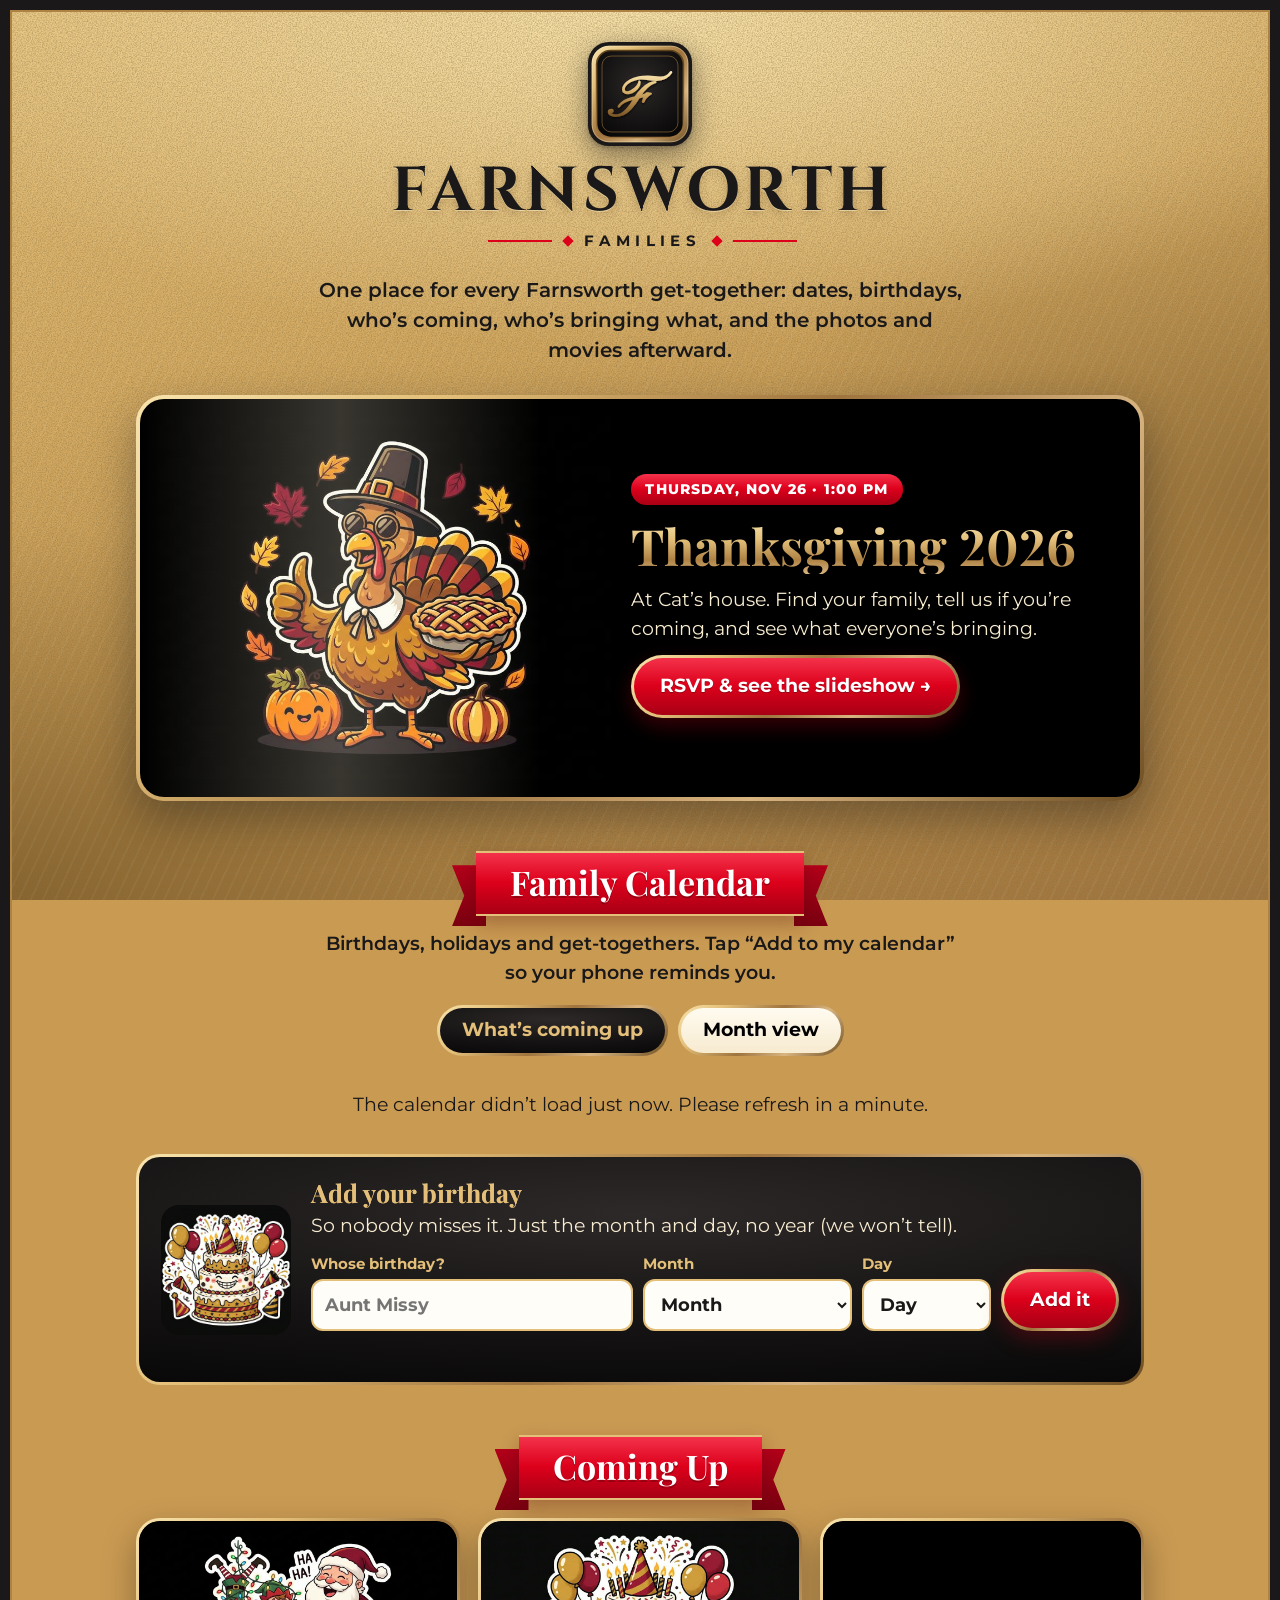
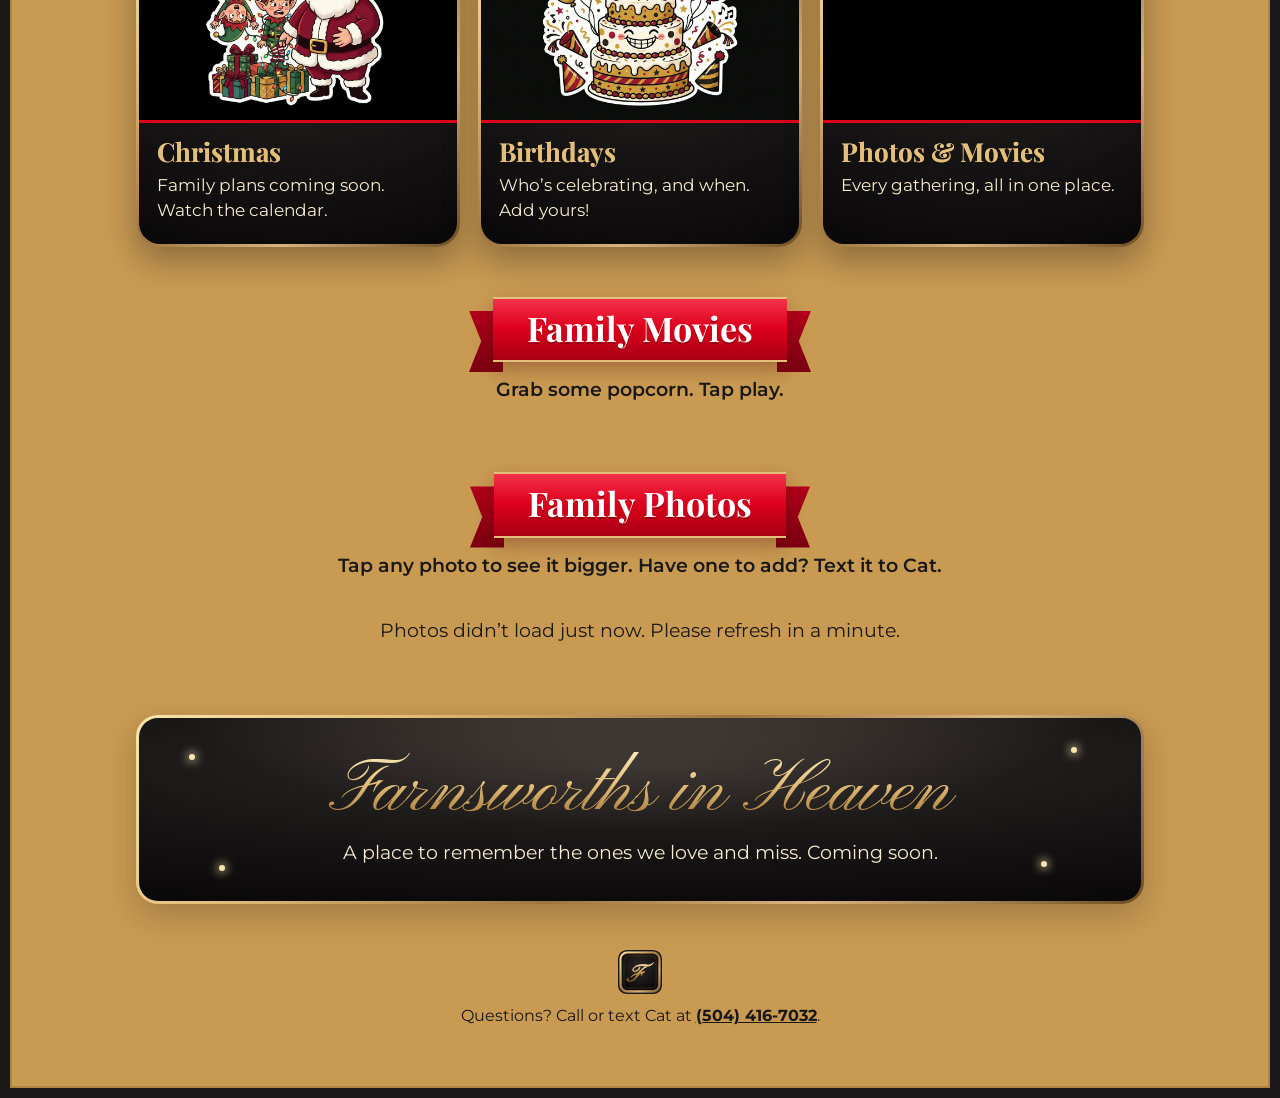
==== index.html @ 4274739a "Make browsers pick up the new styles right away Co-Authored-By: Claude Opus 5.5 <noreply@anthropic.c" ====
<!doctype html>
<html lang="en">
<head>
<meta charset="utf-8">
<meta name="viewport" content="width=device-width, initial-scale=1, viewport-fit=cover">
<meta name="robots" content="noindex, nofollow">
<title>The Farnsworth Families</title>
<link rel="icon" type="image/svg+xml" href="assets/badge.svg">
<link rel="apple-touch-icon" href="assets/apple-touch-icon.png">
<meta name="theme-color" content="#1A1818">
<link rel="preconnect" href="https://fonts.googleapis.com">
<link rel="preconnect" href="https://fonts.gstatic.com" crossorigin>
<link href="https://fonts.googleapis.com/css2?family=Cinzel:wght@700&family=Montserrat:wght@400;600;700;800&family=Pinyon+Script&family=Playfair+Display:wght@700;900&display=swap" rel="stylesheet">
<link rel="stylesheet" href="assets/site.css?v=4">
<style>
  .lede { text-align: center; max-width: 660px; margin: 0 auto 30px; font-size: 20px; font-weight: 600; }

  /* Featured event */
  .feature { display: grid; grid-template-columns: minmax(0, 1fr) minmax(0, 1.1fr); gap: 10px; align-items: center; text-decoration: none; color: var(--pale);
    background: linear-gradient(#000, #000) padding-box, var(--metal) border-box; border: 4px solid transparent; border-radius: 28px; box-shadow: 0 18px 44px rgba(26,24,24,.4); }
  .feature .art { padding: 18px 0 18px 18px; position: relative; }
  .feature .art img { width: 100%; aspect-ratio: 1.25; object-fit: cover; object-position: 50% 45%; position: relative; }
  .feature .art::before { content: ''; position: absolute; inset: 10% 8%; background: radial-gradient(circle, rgba(227,191,121,.28), transparent 65%); }
  .feature .txt { padding: 26px 30px 30px 10px; display: grid; gap: 12px; }
  .feature .date { justify-self: start; font-weight: 800; letter-spacing: .08em; text-transform: uppercase; font-size: 14px; color: #fff; background: var(--redgrad); border-radius: 999px; padding: 5px 14px; }
  .feature h2 { font-size: clamp(34px, 5.4vw, 50px); }
  .feature p { margin: 0; font-size: 19px; }
  .feature .btn { justify-self: start; }

  /* Calendar */
  .tabs { display: flex; gap: 10px; justify-content: center; flex-wrap: wrap; margin-bottom: 16px; }
  .tabs button { min-height: 50px; padding: 8px 22px; border-radius: 999px; border: 3px solid transparent; background: var(--paper) padding-box, var(--metal) border-box; font-weight: 700; cursor: pointer; }
  .tabs button[aria-pressed="true"] { background: var(--well) padding-box, var(--metal) border-box; color: var(--gold); }
  .upcoming { display: grid; gap: 12px; }
  .ev { display: grid; grid-template-columns: 82px minmax(0, 1fr); gap: 18px; align-items: center; padding: 14px 18px; }
  .tear { border-radius: 12px; overflow: hidden; text-align: center; background: var(--metal) ; padding: 2px; box-shadow: 0 4px 10px rgba(26,24,24,.25); }
  .tear .mo { background: var(--redgrad); color: #fff; font-size: 13px; font-weight: 800; letter-spacing: .14em; padding: 3px 0; border-radius: 10px 10px 0 0; }
  .tear .dd { background: var(--cream); font-family: var(--serif); font-weight: 900; font-size: 34px; line-height: 1.15; padding: 2px 0 4px; border-radius: 0 0 10px 10px; font-variant-numeric: lining-nums; }
  .ev h3 { font-size: 23px; }
  .ev .meta { margin: 4px 0 0; font-size: 16px; }
  .ev .links { display: flex; flex-wrap: wrap; gap: 6px 16px; margin-top: 6px; font-size: 16px; font-weight: 700; }
  .ev .links a { color: var(--red-deep); }
  .chip { display: inline-block; font-family: var(--sans); font-size: 12px; font-weight: 800; letter-spacing: .08em; text-transform: uppercase; border-radius: 999px; padding: 3px 10px; background: var(--well); color: var(--gold); margin-left: 8px; vertical-align: middle; }
  .chip.Birthday { background: var(--redgrad); color: #fff; }
  .chip.Holiday { background: var(--metal-soft); color: var(--black); }

  .month .head { display: flex; align-items: center; justify-content: space-between; gap: 10px; margin-bottom: 10px; }
  .month .head h3 { font-size: 26px; text-align: center; flex: 1; }
  .month .head button { width: 52px; height: 52px; border-radius: 50%; border: 3px solid transparent; background: var(--well) padding-box, var(--metal) border-box; color: var(--gold); font-size: 24px; font-weight: 800; cursor: pointer; }
  .grid7 { display: grid; grid-template-columns: repeat(7, minmax(0, 1fr)); gap: 4px; }
  .grid7 .dow { text-align: center; font-size: 13px; font-weight: 800; letter-spacing: .08em; padding: 4px 0; color: #fff; background: var(--redgrad); border-radius: 8px; }
  .grid7 .cell { min-height: 74px; background: var(--cream); border: 1px solid rgba(159,116,62,.35); border-radius: 10px; padding: 4px 5px; font-size: 13px; overflow: hidden; }
  .grid7 .cell.blank { background: transparent; border: 0; }
  .grid7 .cell.today { outline: 3px solid var(--red); }
  .grid7 .n { font-weight: 800; font-size: 14px; }
  .grid7 .it { display: block; margin-top: 2px; background: var(--well); color: var(--gold); border-radius: 6px; padding: 1px 4px; font-size: 12px; line-height: 1.25; font-weight: 700; }
  .grid7 .it.Birthday { background: var(--redgrad); color: #fff; }

  .bday { margin-top: 16px; border-radius: 24px; padding: 22px; display: grid; grid-template-columns: 130px minmax(0, 1fr); gap: 20px; align-items: center; }
  .bday img { width: 130px; height: 130px; object-fit: cover; border-radius: 18px; }
  .bday form { display: grid; grid-template-columns: minmax(0, 2fr) minmax(0, 1.3fr) minmax(0, .8fr) auto; gap: 10px; margin-top: 12px; align-items: end; }
  .bday label { display: grid; gap: 4px; font-size: 15px; font-weight: 700; color: var(--gold); }
  .bday input, .bday select { font: inherit; font-size: 18px; min-height: 52px; padding: 8px 12px; border-radius: 12px; border: 2px solid var(--gold); background: var(--cream); color: var(--ink); width: 100%; }
  .bday .btn { min-height: 52px; }
  .bday .msg { margin: 10px 0 0; font-weight: 700; color: var(--gold); min-height: 1em; }

  /* Coming up */
  .soon { display: grid; grid-template-columns: repeat(auto-fit, minmax(260px, 1fr)); gap: 18px; }
  .tile { display: flex; flex-direction: column; color: var(--pale); border-radius: 24px; overflow: hidden; text-decoration: none; box-shadow: 0 14px 32px rgba(26,24,24,.35); transition: transform .15s ease; }
  .tile:hover { transform: translateY(-3px); }
  .tile .pic { aspect-ratio: 16 / 10; overflow: hidden; display: grid; place-items: center; background: #000; border-radius: 20px 20px 0 0; }
  .tile .pic img { width: 100%; height: 100%; object-fit: cover; }
  .tile .body { padding: 14px 18px 20px; flex: 1; border-top: 3px solid var(--red); }
  .tile h3 { font-size: 26px; }
  .tile p { margin: 6px 0 0; font-size: 17px; }
  .collage { display: grid; grid-template-columns: repeat(3, 1fr); grid-template-rows: repeat(2, 1fr); gap: 3px; width: 100%; height: 100%; }
  .collage img { width: 100%; height: 100%; object-fit: cover; }

  /* Photos */
  .photos { display: grid; grid-template-columns: repeat(4, minmax(0, 1fr)); gap: 12px; }
  .photos button { padding: 4px; border: 0; border-radius: 14px; background: var(--metal); cursor: zoom-in; aspect-ratio: 1; box-shadow: 0 8px 18px rgba(26,24,24,.3); }
  .photos button:first-child { grid-column: span 2; grid-row: span 2; }
  .photos img { width: 100%; height: 100%; object-fit: cover; border-radius: 10px; background: var(--black); transition: transform .25s ease; }
  .photos button:hover img { transform: scale(1.03); }
  dialog.lb { padding: 0; border: 0; background: transparent; max-width: min(96vw, 1200px); }
  dialog.lb::backdrop { background: rgba(10, 8, 8, .9); }
  .lb img { max-height: 80vh; width: auto; margin: 0 auto; border: 5px solid var(--gold); border-radius: 12px; }
  .lb .bar { display: flex; justify-content: center; gap: 12px; margin-top: 12px; flex-wrap: wrap; }

  /* Videos */
  .videos { display: grid; grid-template-columns: repeat(auto-fit, minmax(290px, 1fr)); gap: 18px; }
  .vid { border-radius: 24px; padding: 12px; }
  .vid .screen { position: relative; aspect-ratio: 16 / 9; border-radius: 14px; overflow: hidden; background: #000; }
  .vid .screen button { position: absolute; inset: 0; width: 100%; border: 0; padding: 0; cursor: pointer; background: #000 center / cover no-repeat; }
  .vid .play { position: absolute; left: 50%; top: 50%; width: 76px; height: 76px; margin: -38px 0 0 -38px; border-radius: 50%; background: var(--redgrad); border: 3px solid var(--gold); box-shadow: 0 8px 20px rgba(0,0,0,.5); display: grid; place-items: center; transition: transform .15s ease; }
  .vid .screen button:hover .play { transform: scale(1.08); }
  .vid .play::after { content: ''; margin-left: 6px; border-style: solid; border-width: 15px 0 15px 24px; border-color: transparent transparent transparent #fff; }
  .vid iframe { position: absolute; inset: 0; width: 100%; height: 100%; border: 0; }
  .vid h3 { font-size: 21px; margin: 12px 4px 2px; }
  .vid p { margin: 0 4px 4px; font-size: 15px; color: var(--gold-soft); }

  .heaven { text-align: center; margin-top: 50px; padding: 34px 22px; position: relative; overflow: hidden; }
  .heaven::before { content: ''; position: absolute; inset: -40% -10% auto; height: 120%; background: radial-gradient(ellipse at 50% 0%, rgba(248,228,174,.22), transparent 60%); pointer-events: none; }
  .heaven .script { font-size: clamp(48px, 8vw, 74px); line-height: 1.1; position: relative; }
  .heaven p { position: relative; }
  .twinkle { position: absolute; width: 6px; height: 6px; border-radius: 50%; background: var(--gold-hi); box-shadow: 0 0 10px 2px rgba(248,228,174,.7); animation: ff-twinkle 3s ease-in-out infinite; }

  @media (max-width: 720px) {
    .feature { grid-template-columns: 1fr; }
    .feature .art { padding: 14px 14px 0; }
    .feature .txt { padding: 14px 22px 24px; }
    .bday { grid-template-columns: 1fr; }
    .bday img { width: 100%; height: 170px; }
    .bday form { grid-template-columns: 1fr 1fr; }
    .bday form .name, .bday form .btn { grid-column: 1 / -1; }
    .grid7 .cell { min-height: 56px; font-size: 11px; padding: 3px; }
    .grid7 .it { font-size: 10px; padding: 0 2px; }
    .grid7 .dow { font-size: 10px; letter-spacing: 0; }
    .ev { grid-template-columns: 66px minmax(0, 1fr); gap: 12px; padding: 12px 14px; }
    .photos { grid-template-columns: repeat(2, minmax(0, 1fr)); gap: 8px; }
  }
</style>
</head>
<body>
<main class="wrap">
  <a class="brand" href="./" aria-label="Farnsworth Families home">
    <img src="assets/badge.svg" alt="" width="104" height="104">
    <span class="words"><span class="wm">FARNSWORTH</span><span class="tag"><span class="dia"></span>FAMILIES<span class="dia"></span></span></span>
  </a>

  <p class="lede">One place for every Farnsworth get-together: dates, birthdays, who’s coming, who’s bringing what, and the photos and movies afterward.</p>

  <a class="feature sheen" href="thanksgiving/">
    <div class="art"><img class="anim-bob" src="assets/art/tg.jpg" alt="A goofy cartoon turkey in a pilgrim hat giving a thumbs-up and holding a pie"></div>
    <div class="txt">
      <span class="date">Thursday, Nov 26 · 1:00 PM</span>
      <h2 class="goldtext">Thanksgiving 2026</h2>
      <p>At Cat’s house. Find your family, tell us if you’re coming, and see what everyone’s bringing.</p>
      <span class="btn red">RSVP &amp; see the slideshow →</span>
    </div>
  </a>

  <div class="ribbon" id="calendar"><h2>Family Calendar</h2></div>
  <p class="sub">Birthdays, holidays and get-togethers. Tap “Add to my calendar” so your phone reminds you.</p>
  <section>
    <div class="tabs" role="group" aria-label="Calendar view">
      <button type="button" data-v="list" aria-pressed="true">What’s coming up</button>
      <button type="button" data-v="month" aria-pressed="false">Month view</button>
    </div>
    <div id="cal-list" class="upcoming"><p class="center">Loading the calendar…</p></div>
    <div id="cal-month" class="month card" hidden></div>

    <div class="bday well" id="birthdays">
      <img class="anim-bounce" src="assets/art/bday.jpg" alt="A grinning cartoon birthday cake in a party hat">
      <div>
        <h3 class="goldtext">Add your birthday</h3>
        <p style="margin:4px 0 0">So nobody misses it. Just the month and day, no year (we won’t tell).</p>
        <form id="bform" novalidate>
          <label class="name">Whose birthday?<input id="bname" type="text" maxlength="60" autocomplete="name" placeholder="Aunt Missy"></label>
          <label>Month<select id="bmonth"><option value="">Month</option></select></label>
          <label>Day<select id="bday"><option value="">Day</option></select></label>
          <button class="btn red" type="submit" id="bsend">Add it</button>
        </form>
        <p class="msg" id="bmsg" role="status" aria-live="polite"></p>
      </div>
    </div>
  </section>

  <div class="ribbon"><h2>Coming Up</h2></div>
  <section class="soon">
    <a class="tile well" href="#calendar">
      <div class="pic"><img class="anim-wiggle" src="assets/art/xmas.jpg" alt="Santa laughing at two elves tangled in Christmas lights"></div>
      <div class="body"><h3 class="goldtext">Christmas</h3><p>Family plans coming soon. Watch the calendar.</p></div>
    </a>
    <a class="tile well" href="#birthdays">
      <div class="pic"><img class="anim-bounce" src="assets/art/bday.jpg" alt="A cartoon birthday cake with balloons and party hats"></div>
      <div class="body"><h3 class="goldtext">Birthdays</h3><p>Who’s celebrating, and when. Add yours!</p></div>
    </a>
    <a class="tile well" href="#photos">
      <div class="pic"><div class="collage" id="collage"></div></div>
      <div class="body"><h3 class="goldtext">Photos &amp; Movies</h3><p>Every gathering, all in one place.</p></div>
    </a>
  </section>

  <div class="ribbon" id="movies"><h2>Family Movies</h2></div>
  <p class="sub">Grab some popcorn. Tap play.</p>
  <section class="videos" id="videos"></section>

  <div class="ribbon" id="photos"><h2>Family Photos</h2></div>
  <p class="sub">Tap any photo to see it bigger. Have one to add? Text it to Cat.</p>
  <section class="photos" id="photo-grid"><p class="center" style="grid-column:1/-1">Loading photos…</p></section>

  <dialog class="lb" id="lb" aria-label="Photo">
    <img id="lbimg" src="" alt="">
    <div class="bar">
      <button class="btn ghost" id="lbprev" type="button">‹ Prev</button>
      <button class="btn red" id="lbclose" type="button">Close</button>
      <button class="btn ghost" id="lbnext" type="button">Next ›</button>
    </div>
  </dialog>

  <section class="card dark heaven" id="heaven">
    <span class="twinkle" style="left:5%;top:20%"></span><span class="twinkle" style="left:93%;top:16%;animation-delay:1s"></span>
    <span class="twinkle" style="left:90%;top:78%;animation-delay:2s"></span><span class="twinkle" style="left:8%;top:80%;animation-delay:1.5s"></span>
    <div class="script goldtext">Farnsworths in Heaven</div>
    <p style="margin:6px 0 0">A place to remember the ones we love and miss. Coming soon.</p>
  </section>

  <footer class="foot">
    <img src="assets/badge.svg" alt="">
    <span>Questions? Call or text Cat at <a href="tel:+15044167032">(504) 416-7032</a>.</span>
  </footer>
</main>

<script src="assets/config.js?v=4"></script>
<script>
(function () {
  'use strict';
  const API = (window.FF && window.FF.api) || '';
  const esc = s => String(s == null ? '' : s).replace(/[&<>"']/g, c => ({ '&': '&amp;', '<': '&lt;', '>': '&gt;', '"': '&quot;', "'": '&#39;' }[c]));
  const MONTHS = ['January', 'February', 'March', 'April', 'May', 'June', 'July', 'August', 'September', 'October', 'November', 'December'];
  const pad = n => ('0' + n).slice(-2);
  const toDate = iso => { const p = iso.split('-').map(Number); return new Date(p[0], p[1] - 1, p[2]); };
  const todayIso = () => { const d = new Date(); return d.getFullYear() + '-' + pad(d.getMonth() + 1) + '-' + pad(d.getDate()); };
  let CAL = [], PHOTOS = [];

  // ---------- photos
  const grid = document.getElementById('photo-grid');
  const lb = document.getElementById('lb'), lbimg = document.getElementById('lbimg');
  let LI = 0;
  function renderPhotos() {
    if (!PHOTOS.length) { grid.innerHTML = '<p class="center" style="grid-column:1/-1">Photos coming soon.</p>'; return; }
    grid.innerHTML = PHOTOS.map((p, i) => `<button type="button" data-i="${i}" aria-label="Open photo ${i + 1} of ${PHOTOS.length}"><img loading="lazy" src="${esc(p.sm)}" alt=""></button>`).join('');
    const pick = [0, 1, 7, 8, 4, 12].filter(i => PHOTOS[i]).slice(0, 6);
    document.getElementById('collage').innerHTML = pick.map(i => `<img src="${esc(PHOTOS[i].sm)}" alt="">`).join('');
  }
  function show(i) { LI = (i + PHOTOS.length) % PHOTOS.length; lbimg.src = PHOTOS[LI].lg; lbimg.alt = 'Family photo ' + (LI + 1) + ' of ' + PHOTOS.length; }
  grid.addEventListener('click', e => { const b = e.target.closest('button'); if (!b) return; show(+b.dataset.i); if (lb.showModal) lb.showModal(); else lb.setAttribute('open', ''); });
  document.getElementById('lbprev').onclick = () => show(LI - 1);
  document.getElementById('lbnext').onclick = () => show(LI + 1);
  document.getElementById('lbclose').onclick = () => lb.close();
  lb.addEventListener('click', e => { if (e.target === lb) lb.close(); });
  lb.addEventListener('keydown', e => { if (e.key === 'ArrowRight') show(LI + 1); if (e.key === 'ArrowLeft') show(LI - 1); });
  let x0 = null;
  lbimg.addEventListener('touchstart', e => { x0 = e.touches[0].clientX; }, { passive: true });
  lbimg.addEventListener('touchend', e => { if (x0 == null) return; const dx = e.changedTouches[0].clientX - x0; if (Math.abs(dx) > 40) show(LI + (dx < 0 ? 1 : -1)); x0 = null; });

  // ---------- videos
  function renderVideos(list) {
    const el = document.getElementById('videos');
    if (!list || !list.length) { el.innerHTML = '<p class="center" style="grid-column:1/-1">Movies coming soon.</p>'; return; }
    el.innerHTML = list.map((v, i) => `<article class="vid well">
      <div class="screen"><button type="button" data-i="${i}" aria-label="Play ${esc(v.title)}"><span class="play"></span></button></div>
      <h3 class="goldtext">${esc(v.title)}</h3><p id="vd${i}"></p></article>`).join('');
    list.forEach((v, i) => {
      const page = 'https://vimeo.com/' + v.id + '/' + v.h;
      fetch('https://vimeo.com/api/oembed.json?width=960&url=' + encodeURIComponent(page)).then(r => r.json()).then(o => {
        const b = el.querySelector(`button[data-i="${i}"]`);
        if (b && o.thumbnail_url) b.style.backgroundImage = `url("${o.thumbnail_url}")`;
        if (o.duration) document.getElementById('vd' + i).textContent = Math.floor(o.duration / 60) + ':' + pad(o.duration % 60);
      }).catch(() => {});
    });
    el.addEventListener('click', e => {
      const b = e.target.closest('.screen button'); if (!b) return;
      const v = list[+b.dataset.i];
      const f = document.createElement('iframe');
      f.src = 'https://player.vimeo.com/video/' + encodeURIComponent(v.id) + '?h=' + encodeURIComponent(v.h) + '&autoplay=1';
      f.allow = 'autoplay; fullscreen; picture-in-picture'; f.allowFullscreen = true; f.title = v.title;
      b.replaceWith(f);
    });
  }

  // ---------- calendar
  function gcal(ev) {
    const d = toDate(ev.date), n = new Date(d); n.setDate(n.getDate() + 1);
    const f = x => x.getFullYear() + pad(x.getMonth() + 1) + pad(x.getDate());
    const p = new URLSearchParams({ action: 'TEMPLATE', text: ev.what, dates: f(d) + '/' + f(n), details: (ev.details ? ev.details + '\n' : '') + location.origin + location.pathname });
    if (ev.type === 'Birthday') p.set('recur', 'RRULE:FREQ=YEARLY');
    return 'https://calendar.google.com/calendar/render?' + p.toString();
  }
  function renderList() {
    const el = document.getElementById('cal-list');
    if (!CAL.length) { el.innerHTML = '<p class="center">Nothing on the calendar yet.</p>'; return; }
    el.innerHTML = CAL.slice(0, 8).map(ev => {
      const d = toDate(ev.date);
      const wk = d.toLocaleDateString(undefined, { weekday: 'long', month: 'long', day: 'numeric', year: 'numeric' });
      const link = ev.link ? `<a href="${esc(ev.link)}">Details →</a>` : '';
      return `<article class="ev card">
        <div class="tear" aria-hidden="true"><div class="mo">${MONTHS[d.getMonth()].slice(0, 3).toUpperCase()}</div><div class="dd">${d.getDate()}</div></div>
        <div><h3>${esc(ev.what)}<span class="chip ${esc(ev.type)}">${esc(ev.type)}</span></h3>
          <p class="meta">${esc(wk)}${ev.details ? ' · ' + esc(ev.details) : ''}</p>
          <div class="links">${link}<a href="${gcal(ev)}" target="_blank" rel="noopener">+ Add to my calendar</a></div></div>
      </article>`;
    }).join('');
  }
  let MY = null;
  function renderMonth() {
    const el = document.getElementById('cal-month');
    const now = new Date();
    if (!MY) MY = { y: now.getFullYear(), m: now.getMonth() };
    const first = new Date(MY.y, MY.m, 1), days = new Date(MY.y, MY.m + 1, 0).getDate();
    const byDay = {};
    CAL.forEach(ev => { const d = toDate(ev.date); if (d.getFullYear() === MY.y && d.getMonth() === MY.m) (byDay[d.getDate()] = byDay[d.getDate()] || []).push(ev); });
    const t = todayIso();
    let cells = ['Sun', 'Mon', 'Tue', 'Wed', 'Thu', 'Fri', 'Sat'].map(d => `<div class="dow">${d}</div>`).join('');
    for (let i = 0; i < first.getDay(); i++) cells += '<div class="cell blank"></div>';
    for (let d = 1; d <= days; d++) {
      const iso = MY.y + '-' + pad(MY.m + 1) + '-' + pad(d);
      cells += `<div class="cell${iso === t ? ' today' : ''}"><span class="n">${d}</span>${(byDay[d] || []).map(ev => `<span class="it ${esc(ev.type)}" title="${esc(ev.what)}">${esc(ev.what)}</span>`).join('')}</div>`;
    }
    el.innerHTML = `<div class="head"><button type="button" id="mprev" aria-label="Previous month">‹</button><h3>${MONTHS[MY.m]} ${MY.y}</h3><button type="button" id="mnext" aria-label="Next month">›</button></div><div class="grid7">${cells}</div>`;
    document.getElementById('mprev').onclick = () => { MY.m--; if (MY.m < 0) { MY.m = 11; MY.y--; } renderMonth(); };
    document.getElementById('mnext').onclick = () => { MY.m++; if (MY.m > 11) { MY.m = 0; MY.y++; } renderMonth(); };
  }
  document.querySelectorAll('.tabs button').forEach(b => b.addEventListener('click', () => {
    const v = b.dataset.v;
    document.querySelectorAll('.tabs button').forEach(x => x.setAttribute('aria-pressed', String(x === b)));
    document.getElementById('cal-list').hidden = v !== 'list';
    document.getElementById('cal-month').hidden = v !== 'month';
    if (v === 'month') renderMonth();
  }));

  async function load() {
    if (!API) return;
    try {
      const j = await (await fetch(API, { cache: 'no-store' })).json();
      if (!j.ok) throw new Error();
      CAL = j.data.calendar || [];
      PHOTOS = j.data.photos || [];
      renderList(); renderPhotos(); renderVideos(j.data.videos);
      if (!document.getElementById('cal-month').hidden) renderMonth();
    } catch (e) {
      document.getElementById('cal-list').innerHTML = '<p class="center">The calendar didn’t load just now. Please refresh in a minute.</p>';
      grid.innerHTML = '<p class="center" style="grid-column:1/-1">Photos didn’t load just now. Please refresh in a minute.</p>';
    }
  }
  load();

  // ---------- birthday form
  const bm = document.getElementById('bmonth'), bd = document.getElementById('bday');
  MONTHS.forEach((m, i) => bm.insertAdjacentHTML('beforeend', `<option value="${i + 1}">${m}</option>`));
  for (let d = 1; d <= 31; d++) bd.insertAdjacentHTML('beforeend', `<option value="${d}">${d}</option>`);
  document.getElementById('bform').addEventListener('submit', async e => {
    e.preventDefault();
    const msg = document.getElementById('bmsg'), btn = document.getElementById('bsend');
    const name = document.getElementById('bname').value.trim();
    if (!name) { msg.textContent = 'Please type whose birthday it is.'; return; }
    if (!bm.value || !bd.value) { msg.textContent = 'Please pick the month and day.'; return; }
    btn.disabled = true; btn.textContent = 'Saving…'; msg.textContent = '';
    try {
      const j = await (await fetch(API, { method: 'POST', body: JSON.stringify({ kind: 'birthday', name: name, month: bm.value, day: bd.value }) })).json();
      if (!j.ok) throw new Error(j.error || 'That didn’t go through.');
      CAL = j.data.calendar || CAL; renderList(); if (!document.getElementById('cal-month').hidden) renderMonth();
      msg.textContent = '🎉 Got it! ' + name + '’s birthday is on the calendar.';
      document.getElementById('bform').reset();
    } catch (ex) {
      msg.textContent = (ex && ex.message) || 'That didn’t go through. Please try again.';
    }
    btn.disabled = false; btn.textContent = 'Add it';
  });
})();
</script>
</body>
</html>
---- assets/site.css ----
/* Farnsworth Families — shared look. Black, metallic gold and a pop of red, taken from the badge. */
:root {
  --black: #1A1818;
  --black-deep: #0E0D0D;
  --gold: #E3BF79;
  --gold-hi: #F8E4AE;
  --gold-mid: #AE8243;
  --gold-dark: #9F743E;
  --gold-deep: #6E4E22;
  --gold-soft: #EFDCB0;
  --pale: #F7EBD0;
  --cream: #FFFDF7;
  --red: #DD001B;
  --red-deep: #A80015;
  --ink: #1A1818;
  --ink-soft: #33281F;
  --ok: #2f6b3a;
  --radius: 22px;
  --shadow: 0 12px 32px rgba(26, 24, 24, .22);

  /* The badge's materials */
  --metal: linear-gradient(135deg, #F8E4AE 0%, #E3BF79 22%, #9F743E 50%, #D8B480 72%, #6E4E22 100%);
  --metal-soft: linear-gradient(135deg, #F8E4AE 0%, #E3BF79 40%, #B98C49 100%);
  --well: radial-gradient(ellipse 120% 90% at 50% 25%, #2E2929 0%, #151313 55%, #070606 100%);
  --redgrad: linear-gradient(180deg, #F4324B 0%, #DD001B 48%, #A80015 100%);
  --paper: linear-gradient(180deg, #FFFBF0 0%, #F7EBD0 100%);

  --serif: 'Playfair Display', Georgia, serif;
  --display: 'Cinzel', Georgia, serif;
  --sans: 'Montserrat', Arial, sans-serif;
  --script: 'Pinyon Script', 'Brush Script MT', cursive;
}

* { box-sizing: border-box; }
html { -webkit-text-size-adjust: 100%; background: var(--black); }
body {
  margin: 0;
  color: var(--ink);
  font-family: var(--sans);
  font-size: 19px;
  line-height: 1.5;
  min-height: 100vh;
  border: 10px solid var(--black);
  box-shadow: inset 0 0 0 2px var(--gold-mid);
  background-color: #C99A52;
  background-image:
    url("texture.svg"),
    repeating-linear-gradient(115deg, rgba(255, 244, 214, .05) 0 2px, transparent 2px 11px),
    radial-gradient(ellipse 90% 55% at 50% 0%, rgba(248, 228, 174, .95) 0%, rgba(227, 191, 121, 0) 70%),
    radial-gradient(ellipse 70% 60% at 0% 100%, rgba(94, 66, 25, .55) 0%, rgba(94, 66, 25, 0) 70%),
    radial-gradient(ellipse 60% 55% at 100% 55%, rgba(110, 78, 34, .45) 0%, rgba(110, 78, 34, 0) 70%),
    linear-gradient(165deg, #E3BF79 0%, #D4AA62 35%, #B98C49 70%, #9F743E 100%);
  background-attachment: fixed;
}
img { max-width: 100%; display: block; }
a { color: var(--black); }
button { font: inherit; }

.wrap { max-width: 1040px; margin: 0 auto; padding: 22px 16px 60px; }

.script { font-family: var(--script); font-weight: 400; color: var(--black); }
.serif  { font-family: var(--serif); }

h1, h2, h3 { font-family: var(--serif); color: var(--black); font-weight: 700; margin: 0; line-height: 1.15; font-variant-numeric: lining-nums; }
h1 { font-size: clamp(34px, 6vw, 54px); }
h2 { font-size: clamp(27px, 4.4vw, 38px); }
h3 { font-size: 25px; }

/* Gold text like the F in the badge */
.goldtext {
  background: linear-gradient(180deg, #FAE8B6 0%, #E3BF79 40%, #AE8243 75%, #D8B480 100%);
  -webkit-background-clip: text; background-clip: text; color: transparent;
}

/* The logo lockup */
.brand { display: flex; flex-direction: column; align-items: center; gap: 14px; text-decoration: none; color: var(--black); padding: 10px 0 22px; position: relative; }
.brand img { width: 104px; height: 104px; filter: drop-shadow(0 8px 14px rgba(26,24,24,.4)) drop-shadow(0 2px 2px rgba(26,24,24,.3)); }
.brand .words { display: flex; flex-direction: column; align-items: center; gap: 8px; }
.brand .wm { font-family: var(--display); font-weight: 700; font-size: clamp(36px, 8vw, 62px); line-height: 1; letter-spacing: .06em; padding-left: .06em; text-shadow: 0 1px 0 rgba(255, 240, 200, .55), 0 3px 8px rgba(70, 45, 10, .25); }
.brand .tag { display: flex; align-items: center; gap: 12px; font-weight: 700; font-size: clamp(12px, 2.4vw, 15px); letter-spacing: .36em; padding-left: .36em; }
.brand .tag::before, .brand .tag::after { content: ''; width: clamp(28px, 7vw, 64px); height: 2px; background: var(--red); }
.brand .dia { width: 8px; height: 8px; background: var(--red); transform: rotate(45deg); flex: none; }

/* Red banner for section titles, like the crest ribbon */
.ribbon { display: flex; justify-content: center; margin: 50px 0 18px; position: relative; z-index: 0; }
.ribbon h2 {
  position: relative; display: inline-block; padding: 10px 34px 12px;
  background: var(--redgrad); color: #fff; font-size: clamp(25px, 4vw, 34px);
  border-top: 2px solid var(--gold); border-bottom: 2px solid var(--gold);
  box-shadow: 0 8px 18px rgba(80, 0, 10, .3);
  text-shadow: 0 2px 0 rgba(90, 0, 10, .45);
}
.ribbon h2::before, .ribbon h2::after {
  content: ''; position: absolute; top: 12px; bottom: -12px; width: 34px; z-index: -1;
  background: linear-gradient(180deg, #B4001A, #7A0010);
}
.ribbon h2::before { left: -24px; clip-path: polygon(0 0, 100% 0, 100% 100%, 0 100%, 36% 50%); }
.ribbon h2::after { right: -24px; clip-path: polygon(0 0, 100% 0, 64% 50%, 100% 100%, 0 100%); }
.ribbon + .sub { text-align: center; margin: -4px auto 18px; max-width: 640px; font-weight: 600; }

.pill {
  display: inline-block; background: var(--black); color: var(--gold);
  font-weight: 700; border-radius: 999px; padding: 8px 18px; font-size: 17px;
}

/* Cards: paper inside a metallic gold frame */
.card {
  background: var(--paper) padding-box, var(--metal) border-box;
  border: 3px solid transparent; border-radius: var(--radius);
  padding: 22px; box-shadow: var(--shadow);
}
.card.dark, .well {
  background: var(--well) padding-box, var(--metal) border-box;
  border: 3px solid transparent; color: var(--pale);
}
.card.dark h2, .card.dark h3, .well h2, .well h3 { color: var(--gold); }

.btn {
  display: inline-flex; align-items: center; justify-content: center; gap: 10px;
  min-height: 60px; padding: 14px 26px; border-radius: 999px;
  border: 3px solid transparent;
  background: var(--well) padding-box, var(--metal) border-box;
  color: var(--gold); font-weight: 700; font-size: 19px;
  text-decoration: none; cursor: pointer; text-align: center;
  box-shadow: 0 6px 14px rgba(26, 24, 24, .25);
  transition: transform .08s ease, filter .15s ease, box-shadow .15s ease;
}
.btn:hover { filter: brightness(1.12); box-shadow: 0 8px 20px rgba(26, 24, 24, .3); }
.btn:active { transform: scale(.98); }
.btn.ghost { background: var(--paper) padding-box, var(--metal) border-box; color: var(--black); }
.btn.red { background: var(--redgrad) padding-box, var(--metal) border-box; color: #fff; text-shadow: 0 1px 0 rgba(90, 0, 10, .5); box-shadow: 0 8px 20px rgba(160, 0, 20, .35); }
.btn.goldfill { background: var(--metal-soft) padding-box, var(--metal) border-box; color: var(--black); }
.btn.block { width: 100%; }
.btn[disabled] { filter: grayscale(.4) brightness(.9); cursor: wait; }
.btn:focus-visible, button:focus-visible, a:focus-visible, input:focus-visible, textarea:focus-visible, select:focus-visible {
  outline: 4px solid var(--red); outline-offset: 3px;
}

.frame {
  border: 5px solid transparent; border-radius: var(--radius); overflow: hidden;
  background: linear-gradient(var(--black), var(--black)) padding-box, var(--metal) border-box; box-shadow: var(--shadow);
}

.muted { color: var(--ink-soft); }
.center { text-align: center; }
.stack > * + * { margin-top: 16px; }
.row { display: flex; gap: 14px; flex-wrap: wrap; }

.foot { text-align: center; margin-top: 46px; font-size: 16px; color: var(--ink); display: grid; justify-items: center; gap: 10px; }
.foot img { width: 44px; height: 44px; }
.foot a { font-weight: 700; }

@media (max-width: 600px) {
  body { border-width: 6px; font-size: 18px; background-attachment: scroll; }
  .card { padding: 18px; }
  .brand img { width: 88px; height: 88px; }
  .ribbon h2 { padding: 8px 22px 10px; }
  .ribbon h2::before { left: -18px; width: 26px; }
  .ribbon h2::after { right: -18px; width: 26px; }
}

/* Gentle motion for the fun art. Off for anyone who asks their device for less motion. */
@keyframes ff-bob { 0%, 100% { transform: translateY(0) rotate(-1.5deg); } 50% { transform: translateY(-8px) rotate(1.5deg); } }
@keyframes ff-wiggle { 0%, 100% { transform: rotate(0); } 25% { transform: rotate(-2.5deg); } 75% { transform: rotate(2.5deg); } }
@keyframes ff-bounce { 0%, 100% { transform: translateY(0) scale(1); } 40% { transform: translateY(-10px) scale(1.02); } 60% { transform: translateY(0) scale(.99); } }
@keyframes ff-sheen { 0%, 70% { transform: translateX(-120%) skewX(-20deg); } 100% { transform: translateX(220%) skewX(-20deg); } }
@keyframes ff-twinkle { 0%, 100% { opacity: .25; transform: scale(.8); } 50% { opacity: 1; transform: scale(1.15); } }
.anim-bob { animation: ff-bob 3.4s ease-in-out infinite; }
.anim-wiggle { animation: ff-wiggle 2.6s ease-in-out infinite; }
.anim-bounce { animation: ff-bounce 2.2s ease-in-out infinite; }
.sheen { position: relative; overflow: hidden; }
.sheen::after {
  content: ''; position: absolute; inset: 0; width: 40%; pointer-events: none;
  background: linear-gradient(90deg, transparent, rgba(255, 245, 215, .22), transparent);
  animation: ff-sheen 6s ease-in-out infinite;
}
@media (prefers-reduced-motion: reduce) {
  .anim-bob, .anim-wiggle, .anim-bounce, .sheen::after, .twinkle { animation: none !important; }
}
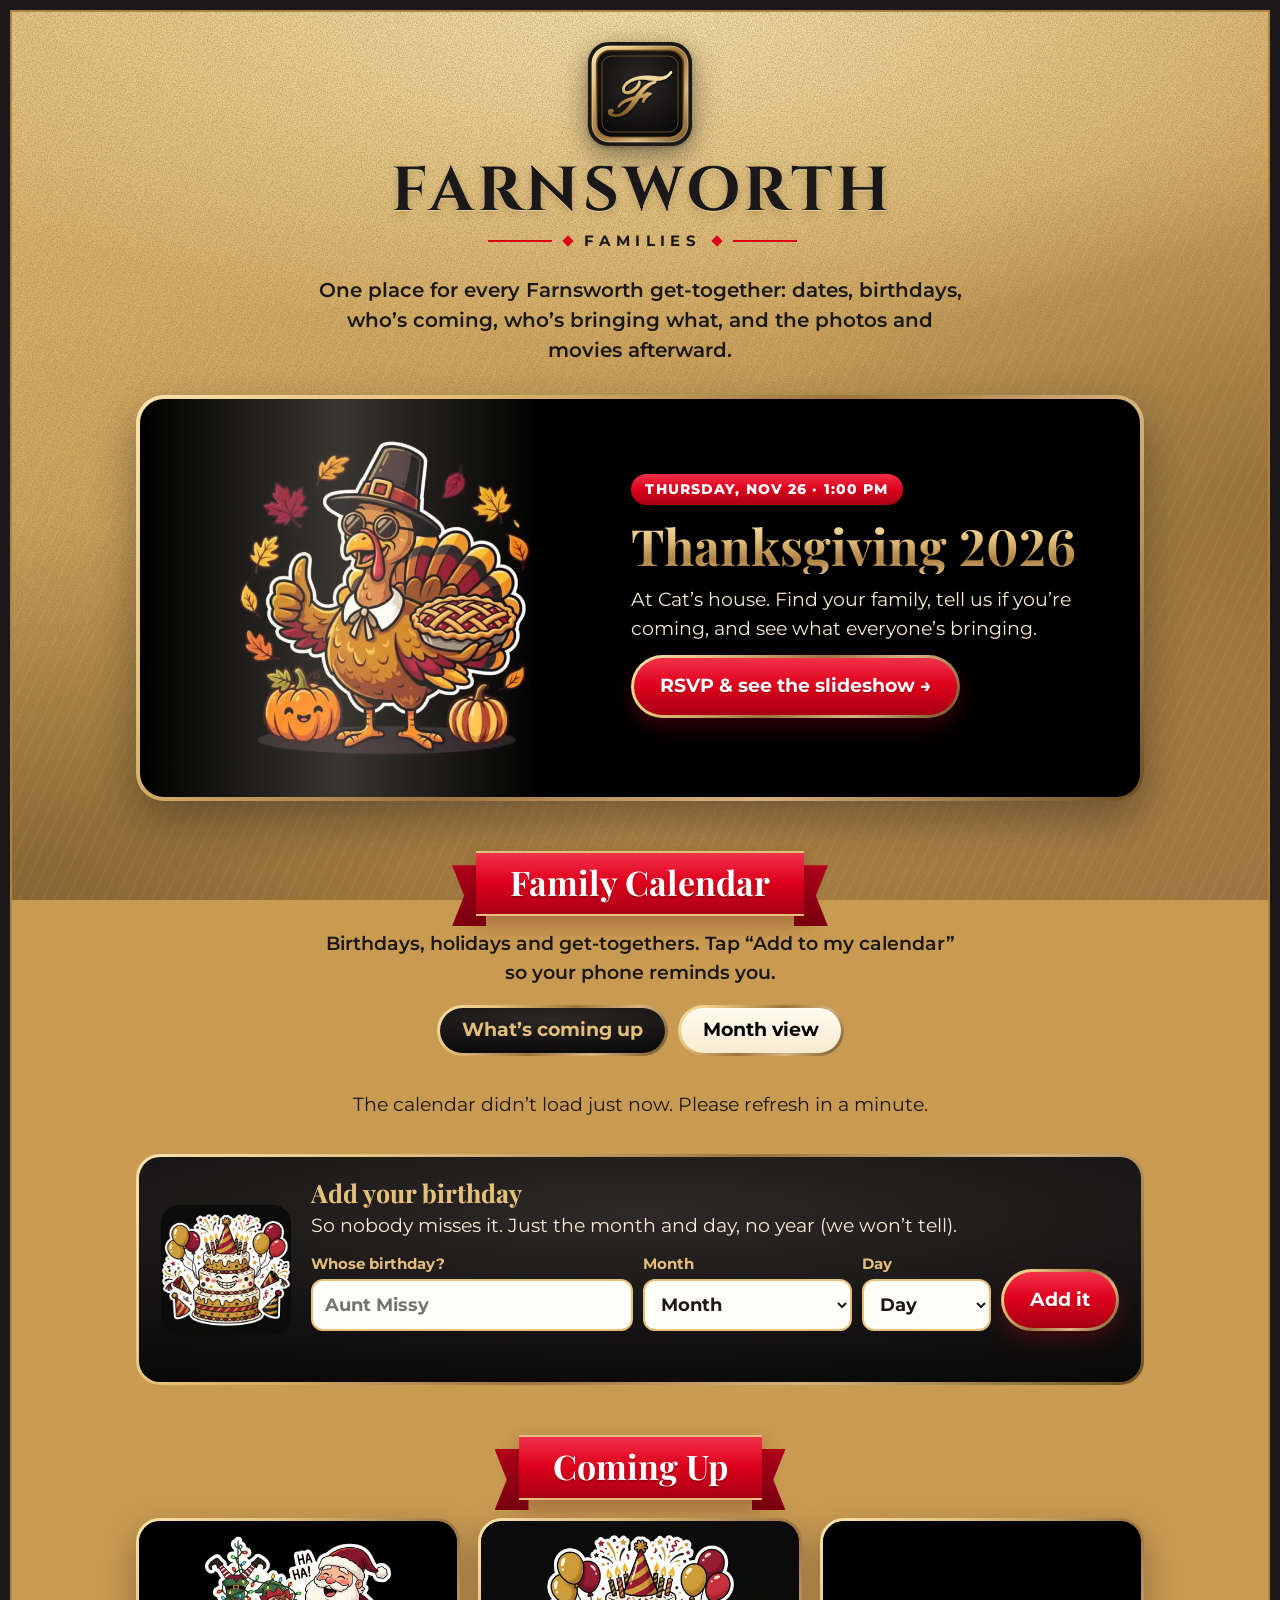
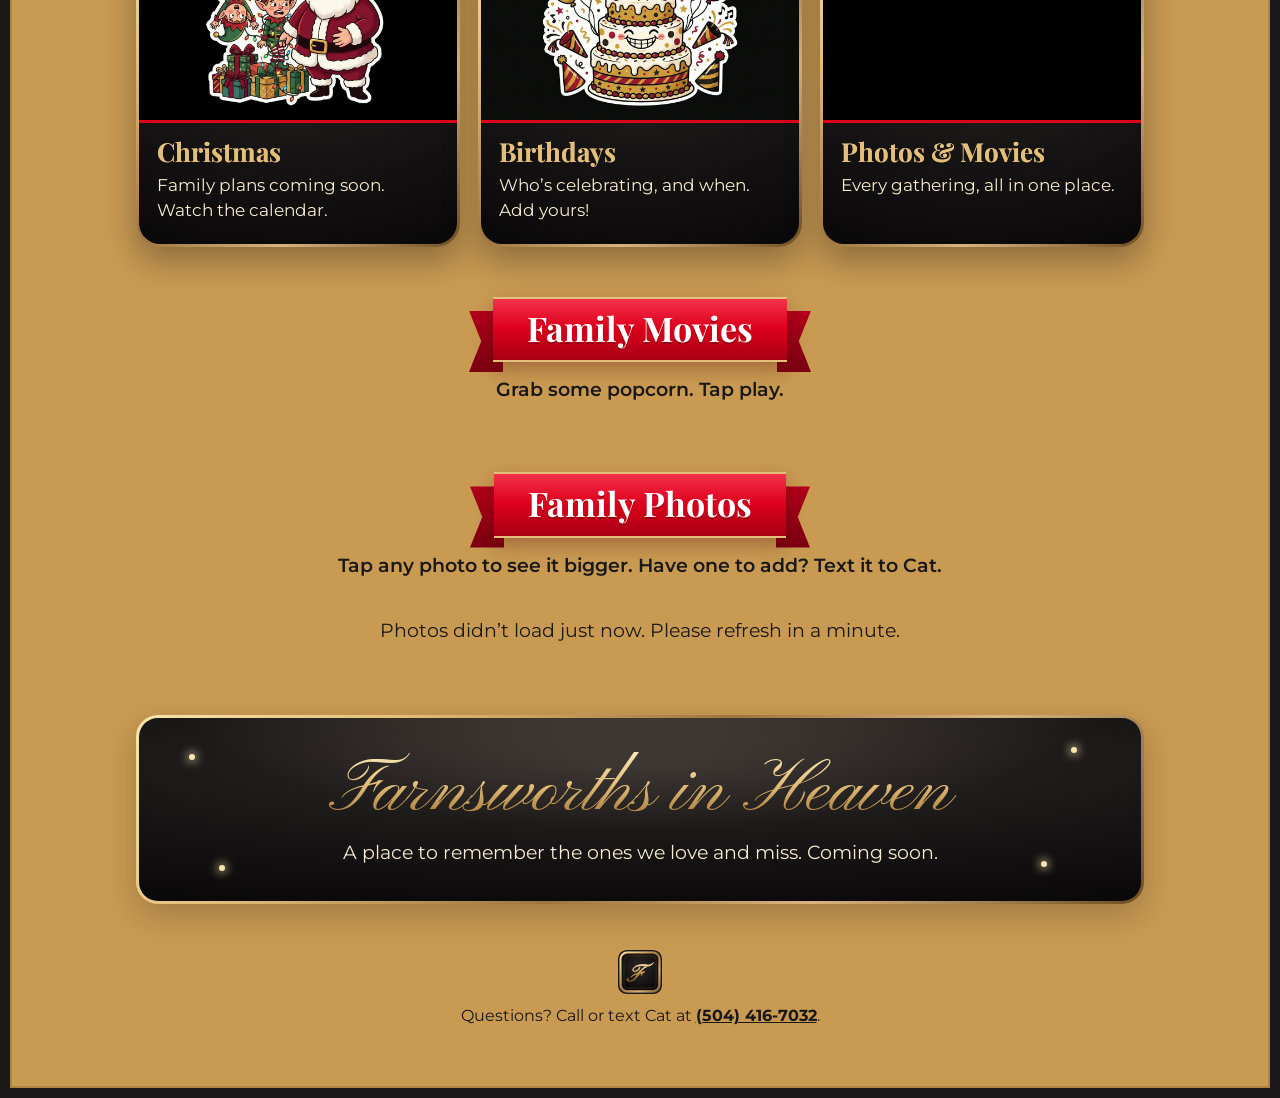
==== commit 2875df8e: "Animated turkey on the home page Co-Authored-By: Claude Opus 5.5 <noreply@anthropic.com> Claude-Sess" ====
--- a/index.html
+++ b/index.html
@@ -19,7 +19,7 @@
   .feature { display: grid; grid-template-columns: minmax(0, 1fr) minmax(0, 1.1fr); gap: 10px; align-items: center; text-decoration: none; color: var(--pale);
     background: linear-gradient(#000, #000) padding-box, var(--metal) border-box; border: 4px solid transparent; border-radius: 28px; box-shadow: 0 18px 44px rgba(26,24,24,.4); }
   .feature .art { padding: 18px 0 18px 18px; position: relative; }
-  .feature .art img { width: 100%; aspect-ratio: 1.25; object-fit: cover; object-position: 50% 45%; position: relative; }
+  .feature .art video { display: block; width: 100%; aspect-ratio: 1.25; object-fit: cover; position: relative; border-radius: 16px; }
   .feature .art::before { content: ''; position: absolute; inset: 10% 8%; background: radial-gradient(circle, rgba(227,191,121,.28), transparent 65%); }
   .feature .txt { padding: 26px 30px 30px 10px; display: grid; gap: 12px; }
   .feature .date { justify-self: start; font-weight: 800; letter-spacing: .08em; text-transform: uppercase; font-size: 14px; color: #fff; background: var(--redgrad); border-radius: 999px; padding: 5px 14px; }
@@ -131,7 +131,7 @@
   <p class="lede">One place for every Farnsworth get-together: dates, birthdays, who’s coming, who’s bringing what, and the photos and movies afterward.</p>
 
   <a class="feature sheen" href="thanksgiving/">
-    <div class="art"><img class="anim-bob" src="assets/art/tg.jpg" alt="A goofy cartoon turkey in a pilgrim hat giving a thumbs-up and holding a pie"></div>
+    <div class="art"><video id="tgvid" src="assets/art/tg.mp4" poster="assets/art/tg-poster.jpg" autoplay muted loop playsinline aria-label="A goofy cartoon turkey in a pilgrim hat giving a thumbs-up and holding a pie"></video></div>
     <div class="txt">
       <span class="date">Thursday, Nov 26 · 1:00 PM</span>
       <h2 class="goldtext">Thanksgiving 2026</h2>
@@ -217,6 +217,7 @@
 (function () {
   'use strict';
   const API = (window.FF && window.FF.api) || '';
+  if (window.matchMedia && matchMedia('(prefers-reduced-motion: reduce)').matches) { const v = document.getElementById('tgvid'); if (v) { v.removeAttribute('autoplay'); v.pause(); } }
   const esc = s => String(s == null ? '' : s).replace(/[&<>"']/g, c => ({ '&': '&amp;', '<': '&lt;', '>': '&gt;', '"': '&quot;', "'": '&#39;' }[c]));
   const MONTHS = ['January', 'February', 'March', 'April', 'May', 'June', 'July', 'August', 'September', 'October', 'November', 'December'];
   const pad = n => ('0' + n).slice(-2);
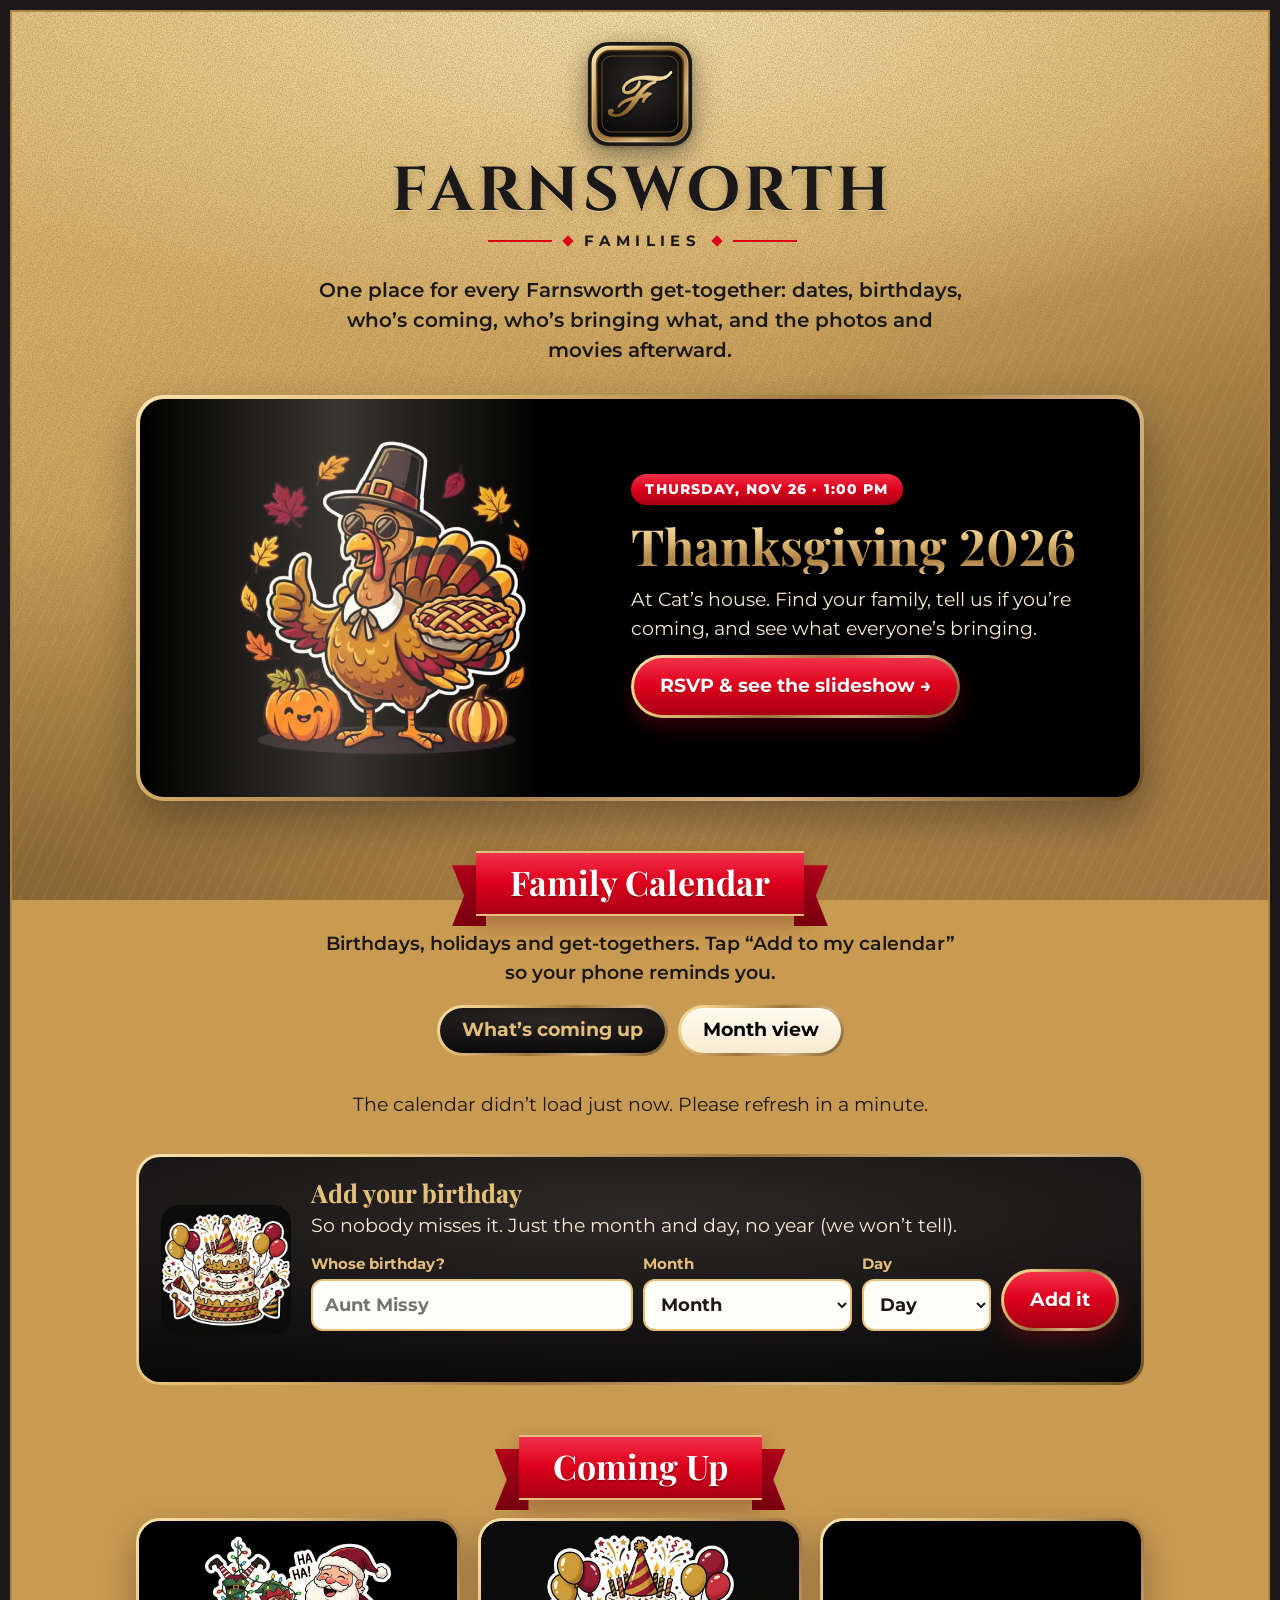
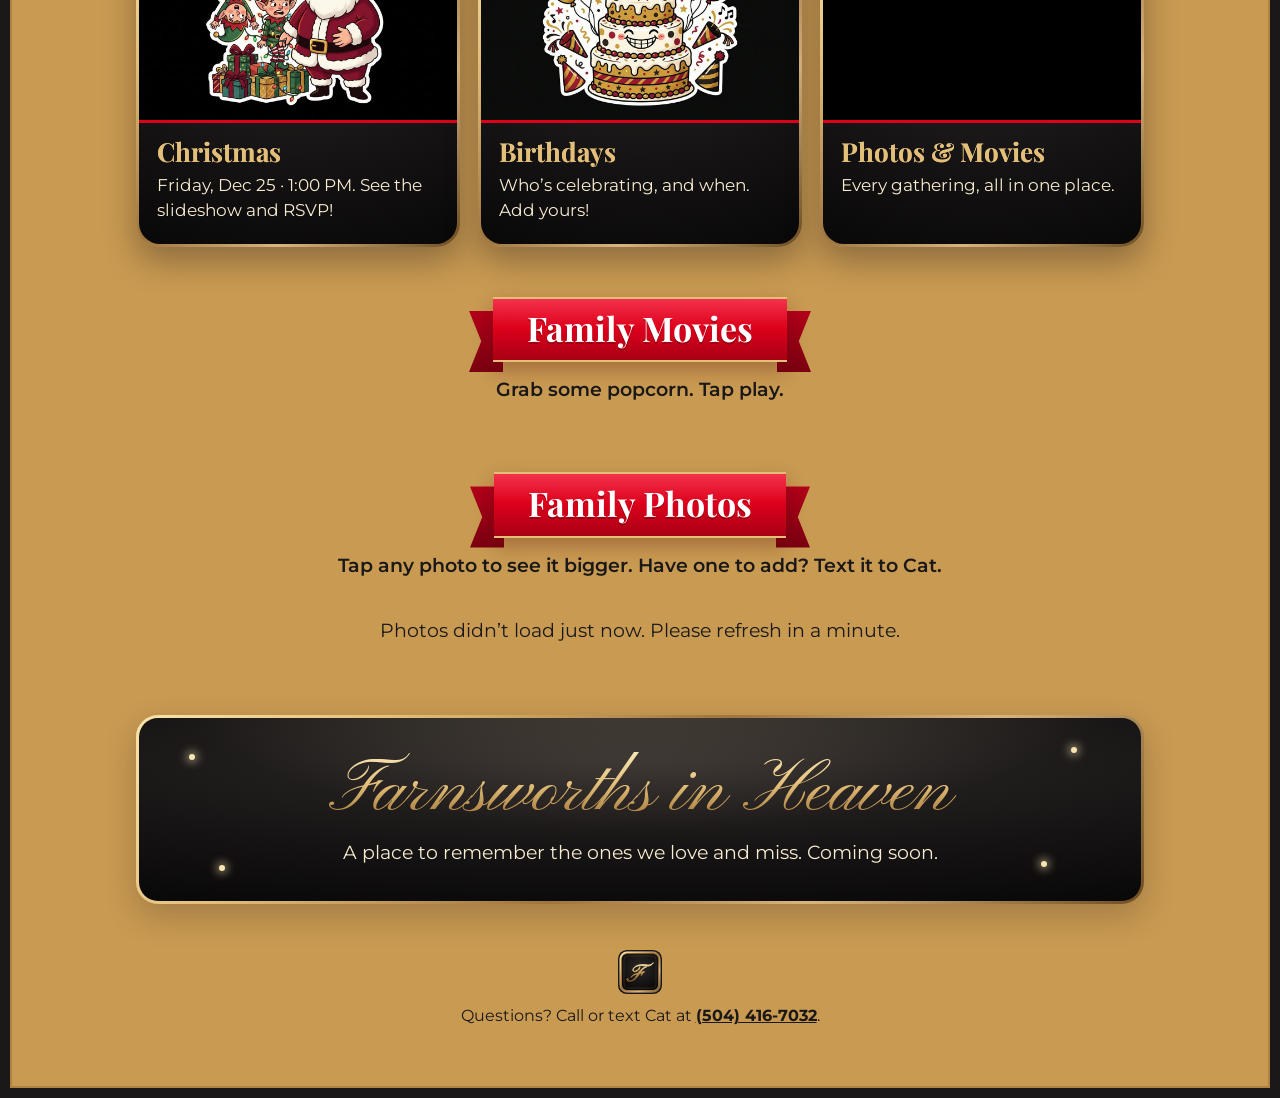
==== commit 6d6f783b: "Christmas 2026: RSVP page with slideshow, White Elephant note and snow; home tile links to it Co-Aut" ====
--- a/index.html
+++ b/index.html
@@ -168,9 +168,9 @@
 
   <div class="ribbon"><h2>Coming Up</h2></div>
   <section class="soon">
-    <a class="tile well" href="#calendar">
+    <a class="tile well" href="christmas/">
       <div class="pic"><img class="anim-wiggle" src="assets/art/xmas.jpg" alt="Santa laughing at two elves tangled in Christmas lights"></div>
-      <div class="body"><h3 class="goldtext">Christmas</h3><p>Family plans coming soon. Watch the calendar.</p></div>
+      <div class="body"><h3 class="goldtext">Christmas</h3><p>Friday, Dec 25 · 1:00 PM. See the slideshow and RSVP!</p></div>
     </a>
     <a class="tile well" href="#birthdays">
       <div class="pic"><img class="anim-bounce" src="assets/art/bday.jpg" alt="A cartoon birthday cake with balloons and party hats"></div>
@@ -217,7 +217,8 @@
 (function () {
   'use strict';
   const API = (window.FF && window.FF.api) || '';
-  if (window.matchMedia && matchMedia('(prefers-reduced-motion: reduce)').matches) { const v = document.getElementById('tgvid'); if (v) { v.removeAttribute('autoplay'); v.pause(); } }
+  const tgv = document.getElementById('tgvid');
+  if (tgv) { if (window.matchMedia && matchMedia('(prefers-reduced-motion: reduce)').matches) { tgv.removeAttribute('autoplay'); tgv.pause(); } else { tgv.muted = true; const p = tgv.play(); if (p && p.catch) p.catch(() => {}); } }
   const esc = s => String(s == null ? '' : s).replace(/[&<>"']/g, c => ({ '&': '&amp;', '<': '&lt;', '>': '&gt;', '"': '&quot;', "'": '&#39;' }[c]));
   const MONTHS = ['January', 'February', 'March', 'April', 'May', 'June', 'July', 'August', 'September', 'October', 'November', 'December'];
   const pad = n => ('0' + n).slice(-2);
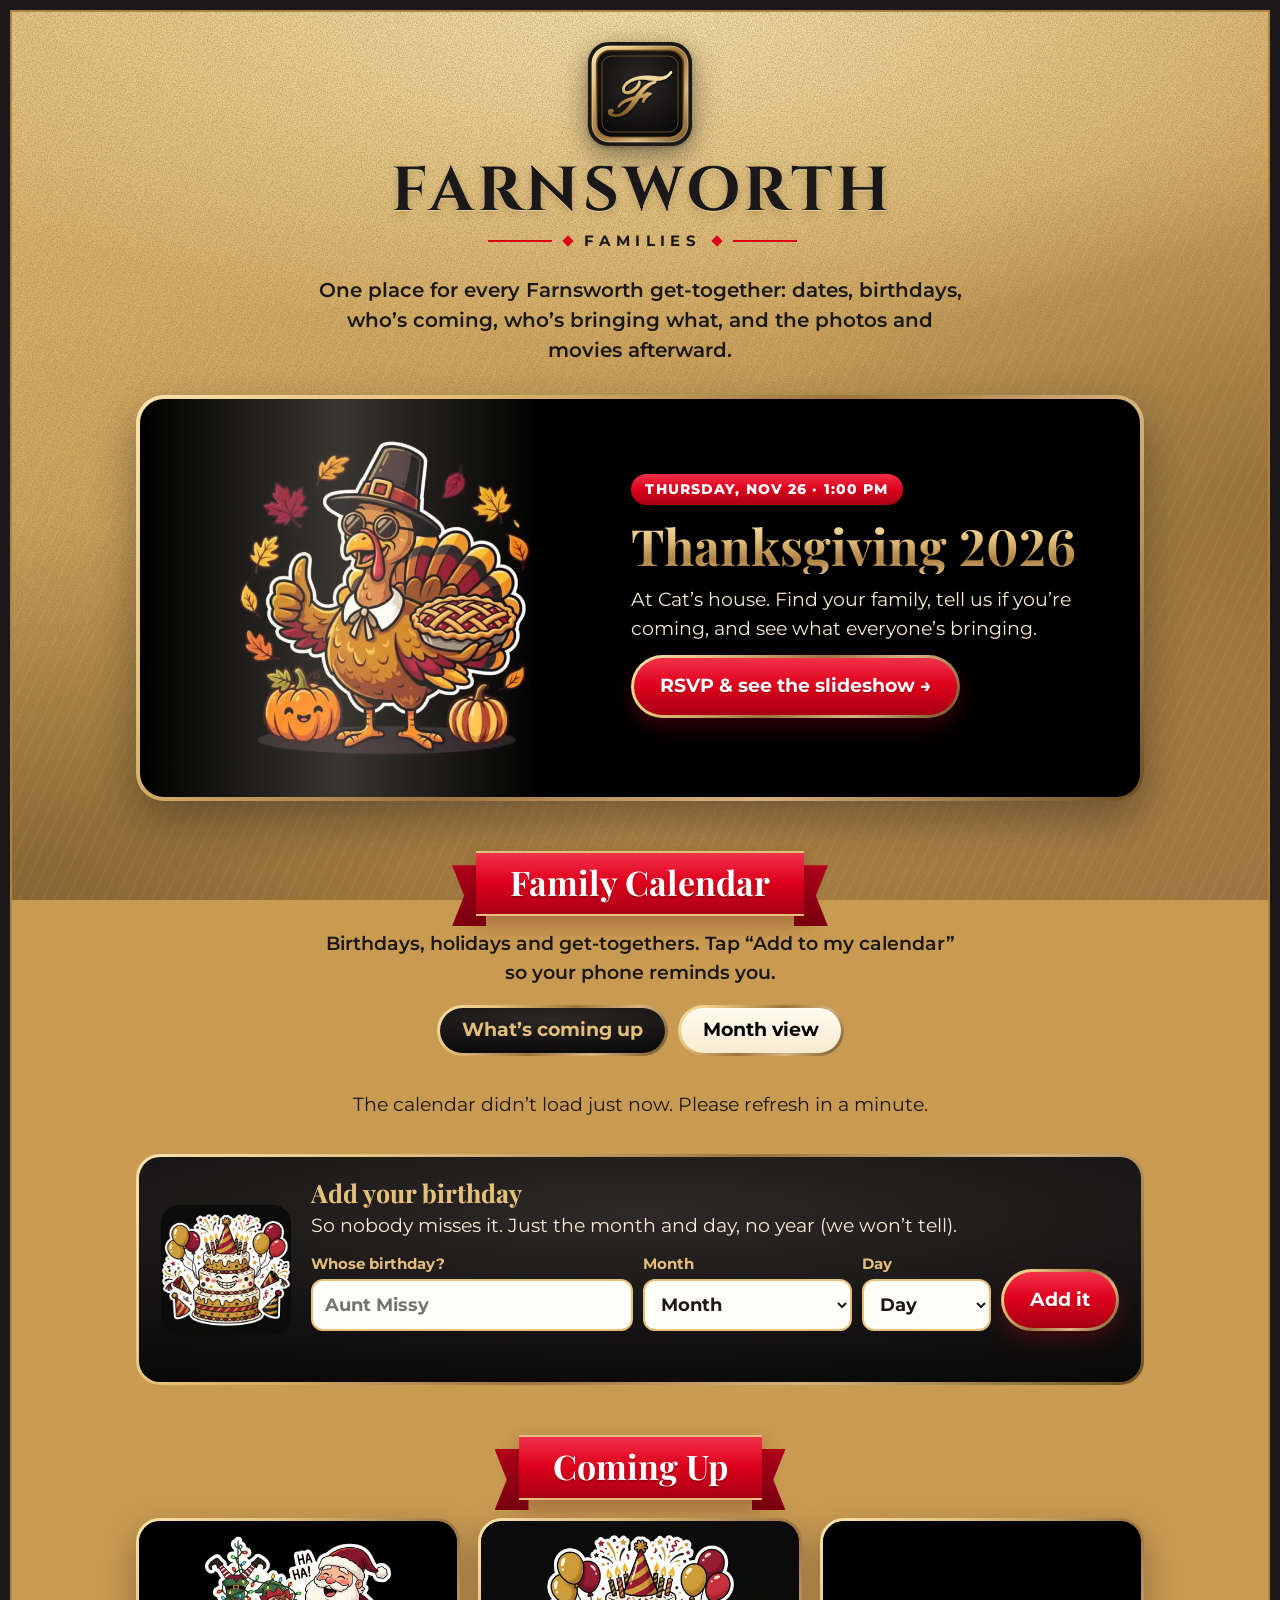
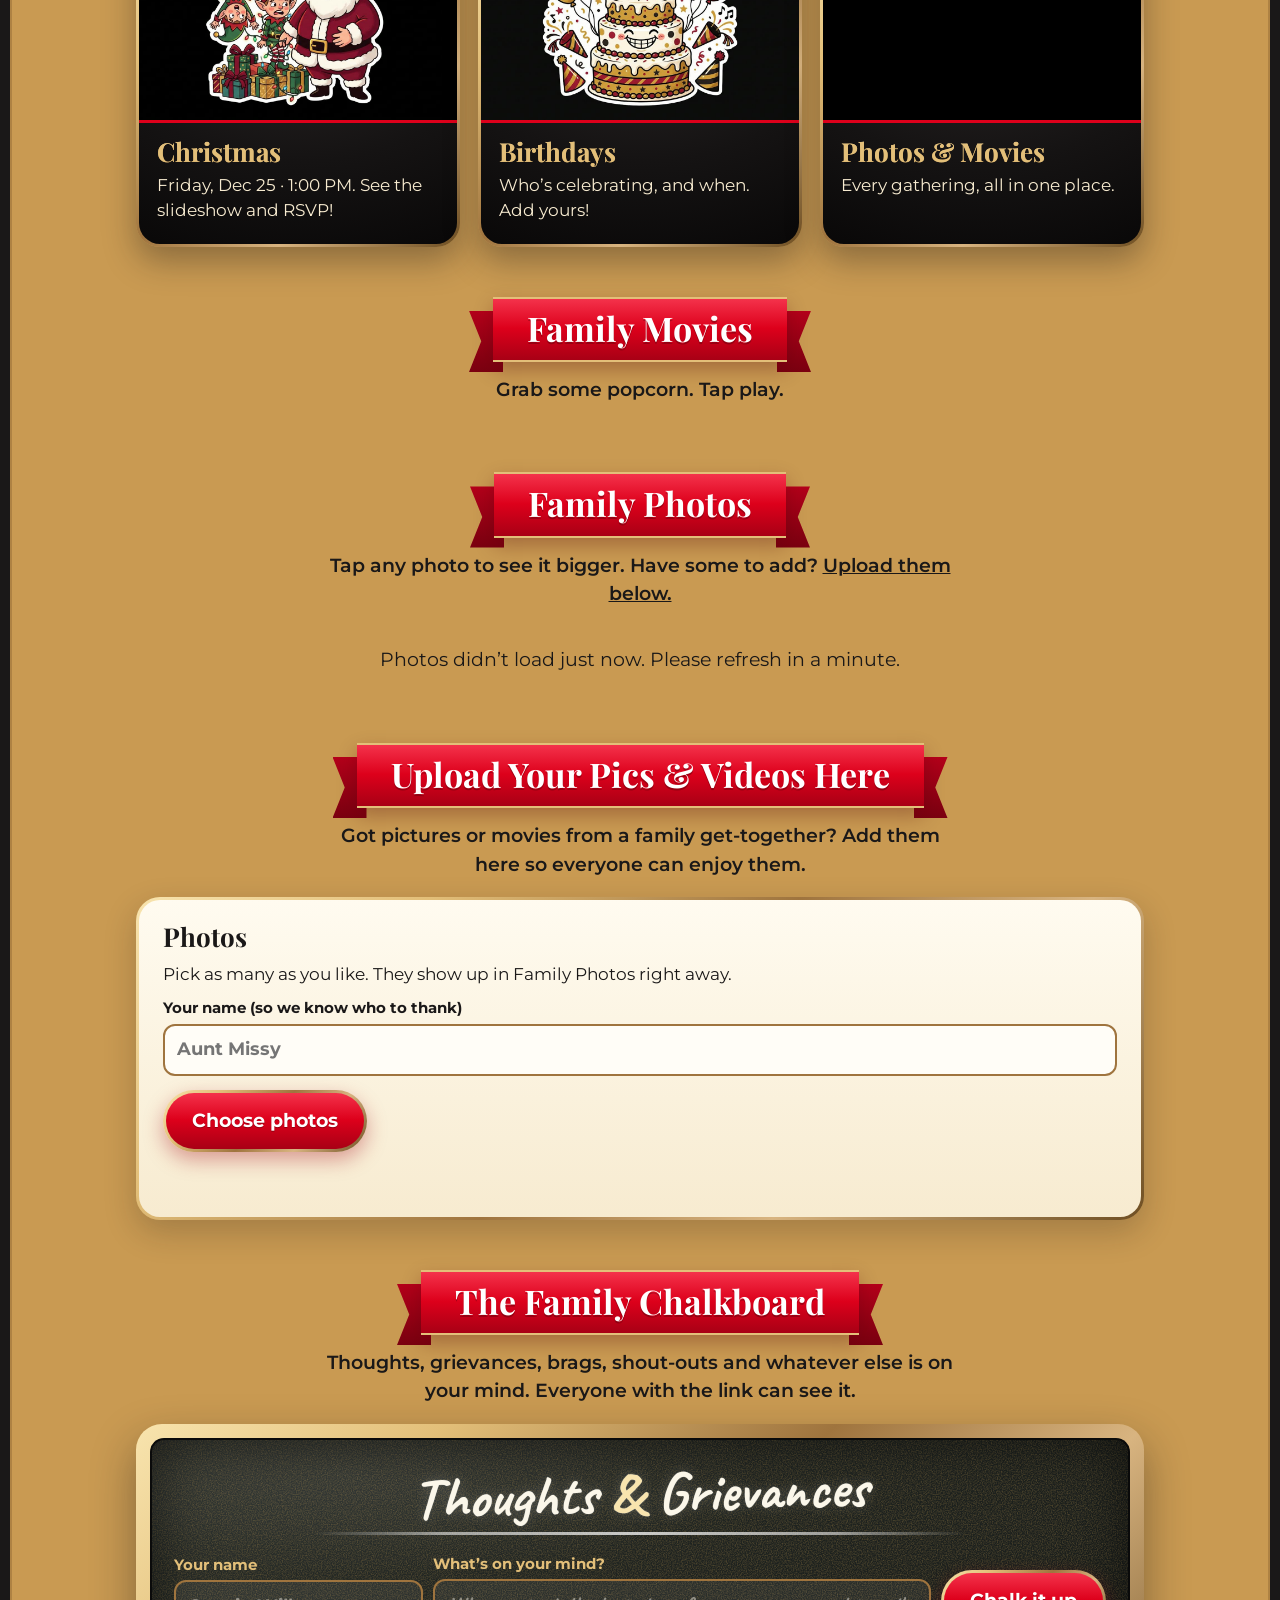
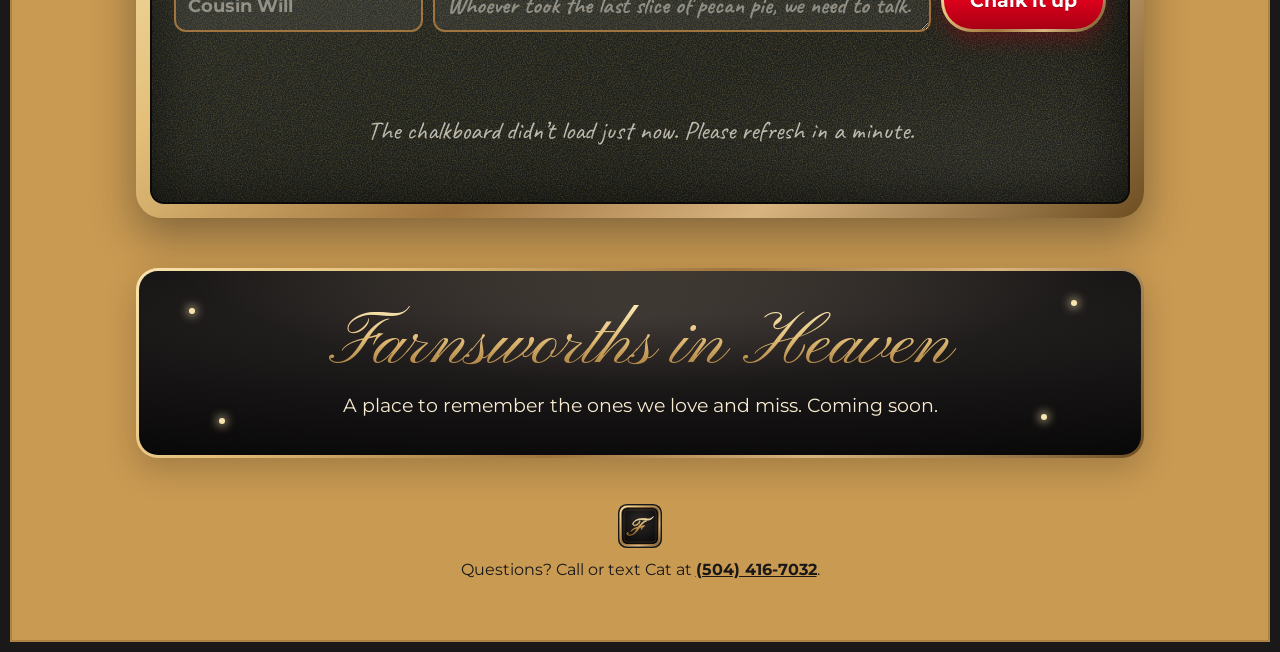
==== commit ed698ff8: "Home page: birthdays strip, photo/video uploads, Family Chalkboard - Birthdays come out of the event" ====
--- a/index.html
+++ b/index.html
@@ -10,7 +10,7 @@
 <meta name="theme-color" content="#1A1818">
 <link rel="preconnect" href="https://fonts.googleapis.com">
 <link rel="preconnect" href="https://fonts.gstatic.com" crossorigin>
-<link href="https://fonts.googleapis.com/css2?family=Cinzel:wght@700&family=Montserrat:wght@400;600;700;800&family=Pinyon+Script&family=Playfair+Display:wght@700;900&display=swap" rel="stylesheet">
+<link href="https://fonts.googleapis.com/css2?family=Caveat:wght@500;700&family=Cinzel:wght@700&family=Montserrat:wght@400;600;700;800&family=Pinyon+Script&family=Playfair+Display:wght@700;900&display=swap" rel="stylesheet">
 <link rel="stylesheet" href="assets/site.css?v=4">
 <style>
   .lede { text-align: center; max-width: 660px; margin: 0 auto 30px; font-size: 20px; font-weight: 600; }
@@ -56,6 +56,19 @@
   .grid7 .it { display: block; margin-top: 2px; background: var(--well); color: var(--gold); border-radius: 6px; padding: 1px 4px; font-size: 12px; line-height: 1.25; font-weight: 700; }
   .grid7 .it.Birthday { background: var(--redgrad); color: #fff; }
 
+  /* Birthdays: one compact strip instead of a card per person */
+  .bdays { padding: 16px 18px 18px; }
+  .bdays .top { display: flex; align-items: baseline; justify-content: space-between; gap: 12px; flex-wrap: wrap; }
+  .bdays h3 { font-size: 23px; }
+  .bdays .top p { margin: 0; font-size: 15px; font-weight: 600; }
+  .bpills { display: flex; flex-wrap: wrap; gap: 8px; margin-top: 12px; }
+  .bpill { display: inline-flex; align-items: center; gap: 8px; text-decoration: none; color: var(--ink); background: var(--cream); border: 2px solid transparent; background: var(--cream) padding-box, var(--metal) border-box; border-radius: 999px; padding: 3px 12px 3px 3px; font-size: 15px; font-weight: 700; line-height: 1.2; box-shadow: 0 3px 8px rgba(26,24,24,.18); }
+  .bpill:hover { color: var(--red-deep); }
+  .bpill .d { background: var(--redgrad); color: #fff; font-size: 12px; font-weight: 800; letter-spacing: .04em; border-radius: 999px; padding: 4px 9px; white-space: nowrap; font-variant-numeric: lining-nums; }
+  .bpill.nxt .d { background: var(--black); color: var(--gold); }
+  .bpill .cake { font-size: 14px; }
+  .bdays .more { margin: 12px 0 0; background: none; border: 0; padding: 0; color: var(--red-deep); font-weight: 800; font-size: 16px; cursor: pointer; text-decoration: underline; }
+
   .bday { margin-top: 16px; border-radius: 24px; padding: 22px; display: grid; grid-template-columns: 130px minmax(0, 1fr); gap: 20px; align-items: center; }
   .bday img { width: 130px; height: 130px; object-fit: cover; border-radius: 18px; }
   .bday form { display: grid; grid-template-columns: minmax(0, 2fr) minmax(0, 1.3fr) minmax(0, .8fr) auto; gap: 10px; margin-top: 12px; align-items: end; }
@@ -98,6 +111,51 @@
   .vid iframe { position: absolute; inset: 0; width: 100%; height: 100%; border: 0; }
   .vid h3 { font-size: 21px; margin: 12px 4px 2px; }
   .vid p { margin: 0 4px 4px; font-size: 15px; color: var(--gold-soft); }
+
+  /* Upload */
+  .upload { display: grid; grid-template-columns: repeat(auto-fit, minmax(300px, 1fr)); gap: 18px; }
+  .up { border-radius: 24px; padding: 22px 24px; display: grid; gap: 10px; align-content: start; }
+  .up[hidden], .bdays[hidden] { display: none; }
+  .up h3 { font-size: 26px; }
+  .up p { margin: 0; font-size: 17px; }
+  .up.well p { color: var(--pale); }
+  .up label.f { display: grid; gap: 4px; font-size: 15px; font-weight: 700; }
+  .up input[type="text"] { font: inherit; font-size: 18px; min-height: 52px; padding: 8px 12px; border-radius: 12px; border: 2px solid var(--gold-dark); background: var(--cream); color: var(--ink); width: 100%; }
+  .up .btn { justify-self: start; margin-top: 4px; cursor: pointer; }
+  .up .btn input { position: absolute; width: 1px; height: 1px; opacity: 0; pointer-events: none; }
+  .up .status { margin: 0; font-weight: 700; min-height: 1.4em; font-size: 16px; }
+  .up .status.ok { color: var(--ok); }
+  .up .status.bad { color: var(--red-deep); }
+  .up .thumbs { display: flex; flex-wrap: wrap; gap: 6px; }
+  .up .thumbs img { width: 64px; height: 64px; object-fit: cover; border-radius: 8px; border: 2px solid var(--gold); }
+
+  /* Chalkboard */
+  .chalk { border-radius: 26px; padding: 14px; background: var(--metal); box-shadow: 0 18px 44px rgba(26,24,24,.4); }
+  .slate { border-radius: 14px; padding: 26px 24px 28px; color: #F3F0E6; position: relative; overflow: hidden; box-shadow: inset 0 0 0 2px #0a0a0a, inset 0 0 60px rgba(0,0,0,.6);
+    background:
+      radial-gradient(ellipse 60% 40% at 20% 10%, rgba(255,255,255,.07), transparent 70%),
+      radial-gradient(ellipse 50% 50% at 85% 90%, rgba(255,255,255,.05), transparent 70%),
+      url("assets/texture.svg"),
+      linear-gradient(160deg, #2b302c 0%, #1d211e 50%, #171a18 100%); }
+  .slate .chalk-title { font-family: 'Caveat', cursive; font-weight: 700; font-size: clamp(40px, 6.5vw, 58px); line-height: 1; text-align: center; color: #FBF7EA; text-shadow: 0 0 1px rgba(255,255,255,.6), 0 0 14px rgba(255,255,255,.18); transform: rotate(-1.5deg); }
+  .slate .chalk-title span { color: var(--gold-hi); }
+  .slate .rule { height: 3px; width: 70%; margin: 10px auto 18px; background: linear-gradient(90deg, transparent, rgba(255,255,255,.55) 20%, rgba(255,255,255,.75) 50%, rgba(255,255,255,.55) 80%, transparent); border-radius: 3px; filter: blur(.3px); }
+  .cform { display: grid; grid-template-columns: minmax(0, 1fr) minmax(0, 2fr) auto; gap: 10px; align-items: end; }
+  .cform label { display: grid; gap: 4px; font-size: 15px; font-weight: 700; color: var(--gold); }
+  .cform input, .cform textarea { font: inherit; font-size: 18px; min-height: 52px; padding: 10px 12px; border-radius: 12px; border: 2px solid var(--gold-dark); background: rgba(255,255,255,.06); color: #FBF7EA; width: 100%; }
+  .cform textarea { resize: vertical; min-height: 52px; max-height: 220px; font-family: 'Caveat', cursive; font-size: 24px; line-height: 1.2; }
+  .cform input::placeholder, .cform textarea::placeholder { color: rgba(251,247,234,.45); }
+  .cform .btn { min-height: 52px; }
+  .cform .hp { position: absolute; left: -9999px; }
+  .cmsg { margin: 10px 0 0; font-weight: 700; color: var(--gold); min-height: 1.3em; font-size: 16px; }
+  .cmsgs { display: grid; grid-template-columns: repeat(auto-fill, minmax(260px, 1fr)); gap: 14px 26px; margin-top: 22px; }
+  .note { font-family: 'Caveat', cursive; font-size: 25px; line-height: 1.15; color: #FBF7EA; text-shadow: 0 0 1px rgba(255,255,255,.35); border-bottom: 2px dashed rgba(255,255,255,.22); padding: 0 2px 12px; overflow-wrap: anywhere; }
+  .note:nth-child(3n+1) { transform: rotate(-.8deg); }
+  .note:nth-child(3n+2) { transform: rotate(.6deg); }
+  .note .who { color: var(--gold-hi); font-weight: 700; }
+  .note .when { font-family: var(--sans); font-size: 12px; font-weight: 700; letter-spacing: .06em; text-transform: uppercase; color: rgba(251,247,234,.55); margin-left: 8px; }
+  .note .txt { margin-top: 2px; white-space: pre-wrap; }
+  .cmsgs .empty { font-family: 'Caveat', cursive; font-size: 26px; color: rgba(251,247,234,.7); grid-column: 1 / -1; text-align: center; }
 
   .heaven { text-align: center; margin-top: 50px; padding: 34px 22px; position: relative; overflow: hidden; }
   .heaven::before { content: ''; position: absolute; inset: -40% -10% auto; height: 120%; background: radial-gradient(ellipse at 50% 0%, rgba(248,228,174,.22), transparent 60%); pointer-events: none; }
@@ -118,6 +176,10 @@
     .grid7 .dow { font-size: 10px; letter-spacing: 0; }
     .ev { grid-template-columns: 66px minmax(0, 1fr); gap: 12px; padding: 12px 14px; }
     .photos { grid-template-columns: repeat(2, minmax(0, 1fr)); gap: 8px; }
+    .cform { grid-template-columns: 1fr; }
+    .cform textarea { min-height: 76px; }
+    .slate { padding: 20px 16px 22px; }
+    .cmsgs { grid-template-columns: 1fr; gap: 12px; }
   }
 </style>
 </head>
@@ -148,6 +210,7 @@
       <button type="button" data-v="month" aria-pressed="false">Month view</button>
     </div>
     <div id="cal-list" class="upcoming"><p class="center">Loading the calendar…</p></div>
+    <div id="cal-bdays" class="bdays card" style="margin-top:14px" hidden></div>
     <div id="cal-month" class="month card" hidden></div>
 
     <div class="bday well" id="birthdays">
@@ -187,8 +250,27 @@
   <section class="videos" id="videos"></section>
 
   <div class="ribbon" id="photos"><h2>Family Photos</h2></div>
-  <p class="sub">Tap any photo to see it bigger. Have one to add? Text it to Cat.</p>
+  <p class="sub">Tap any photo to see it bigger. Have some to add? <a href="#upload">Upload them below.</a></p>
   <section class="photos" id="photo-grid"><p class="center" style="grid-column:1/-1">Loading photos…</p></section>
+
+  <div class="ribbon" id="upload"><h2>Upload Your Pics &amp; Videos Here</h2></div>
+  <p class="sub">Got pictures or movies from a family get-together? Add them here so everyone can enjoy them.</p>
+  <section class="upload">
+    <div class="up card">
+      <h3>Photos</h3>
+      <p>Pick as many as you like. They show up in Family Photos right away.</p>
+      <label class="f">Your name (so we know who to thank)<input type="text" id="upwho" maxlength="40" autocomplete="name" placeholder="Aunt Missy"></label>
+      <label class="btn red" for="upfiles">Choose photos<input type="file" id="upfiles" accept="image/*" multiple></label>
+      <input type="text" id="upweb" class="hp" tabindex="-1" autocomplete="off" aria-hidden="true" style="position:absolute;left:-9999px">
+      <p class="status" id="upstatus" role="status" aria-live="polite"></p>
+      <div class="thumbs" id="upthumbs"></div>
+    </div>
+    <div class="up well" id="vidup" hidden>
+      <h3 class="goldtext">Videos</h3>
+      <p>Movies are too big for the site itself, so they go straight to Cat. Any size, no account needed. The best ones end up in Family Movies.</p>
+      <a class="btn goldfill" id="vidlink" href="#" target="_blank" rel="noopener">Upload videos →</a>
+    </div>
+  </section>
 
   <dialog class="lb" id="lb" aria-label="Photo">
     <img id="lbimg" src="" alt="">
@@ -198,6 +280,23 @@
       <button class="btn ghost" id="lbnext" type="button">Next ›</button>
     </div>
   </dialog>
+
+  <div class="ribbon" id="chalkboard"><h2>The Family Chalkboard</h2></div>
+  <p class="sub">Thoughts, grievances, brags, shout-outs and whatever else is on your mind. Everyone with the link can see it.</p>
+  <section class="chalk">
+    <div class="slate">
+      <div class="chalk-title">Thoughts <span>&amp;</span> Grievances</div>
+      <div class="rule"></div>
+      <form class="cform" id="cform" novalidate>
+        <label>Your name<input type="text" id="cname" maxlength="60" autocomplete="name" placeholder="Cousin Will"></label>
+        <label>What’s on your mind?<textarea id="ctext" maxlength="600" rows="1" placeholder="Whoever took the last slice of pecan pie, we need to talk."></textarea></label>
+        <input type="text" id="cweb" class="hp" tabindex="-1" autocomplete="off" aria-hidden="true">
+        <button class="btn red" type="submit" id="csend">Chalk it up</button>
+      </form>
+      <p class="cmsg" id="cmsg" role="status" aria-live="polite"></p>
+      <div class="cmsgs" id="cmsgs"><p class="empty">Loading the chalkboard…</p></div>
+    </div>
+  </section>
 
   <section class="card dark heaven" id="heaven">
     <span class="twinkle" style="left:5%;top:20%"></span><span class="twinkle" style="left:93%;top:16%;animation-delay:1s"></span>
@@ -224,7 +323,7 @@
   const pad = n => ('0' + n).slice(-2);
   const toDate = iso => { const p = iso.split('-').map(Number); return new Date(p[0], p[1] - 1, p[2]); };
   const todayIso = () => { const d = new Date(); return d.getFullYear() + '-' + pad(d.getMonth() + 1) + '-' + pad(d.getDate()); };
-  let CAL = [], PHOTOS = [];
+  let CAL = [], PHOTOS = [], BOARD = [];
 
   // ---------- photos
   const grid = document.getElementById('photo-grid');
@@ -255,7 +354,7 @@
       <div class="screen"><button type="button" data-i="${i}" aria-label="Play ${esc(v.title)}"><span class="play"></span></button></div>
       <h3 class="goldtext">${esc(v.title)}</h3><p id="vd${i}"></p></article>`).join('');
     list.forEach((v, i) => {
-      const page = 'https://vimeo.com/' + v.id + '/' + v.h;
+      const page = 'https://vimeo.com/' + v.id + (v.h ? '/' + v.h : '');
       fetch('https://vimeo.com/api/oembed.json?width=960&url=' + encodeURIComponent(page)).then(r => r.json()).then(o => {
         const b = el.querySelector(`button[data-i="${i}"]`);
         if (b && o.thumbnail_url) b.style.backgroundImage = `url("${o.thumbnail_url}")`;
@@ -266,7 +365,7 @@
       const b = e.target.closest('.screen button'); if (!b) return;
       const v = list[+b.dataset.i];
       const f = document.createElement('iframe');
-      f.src = 'https://player.vimeo.com/video/' + encodeURIComponent(v.id) + '?h=' + encodeURIComponent(v.h) + '&autoplay=1';
+      f.src = 'https://player.vimeo.com/video/' + encodeURIComponent(v.id) + '?' + (v.h ? 'h=' + encodeURIComponent(v.h) + '&' : '') + 'autoplay=1';
       f.allow = 'autoplay; fullscreen; picture-in-picture'; f.allowFullscreen = true; f.title = v.title;
       b.replaceWith(f);
     });
@@ -280,10 +379,33 @@
     if (ev.type === 'Birthday') p.set('recur', 'RRULE:FREQ=YEARLY');
     return 'https://calendar.google.com/calendar/render?' + p.toString();
   }
+  // Birthdays get their own compact strip so the events list stays short.
+  const isBday = ev => ev.type === 'Birthday';
+  const bdayName = ev => String(ev.what).replace(/[’']s birthday$/i, '').trim();
+  let BSHOW = 12;
+  function renderBdays() {
+    const el = document.getElementById('cal-bdays');
+    const list = CAL.filter(isBday);
+    if (!list.length) { el.hidden = true; return; }
+    el.hidden = false;
+    const t = todayIso(), soon = new Date(); soon.setDate(soon.getDate() + 14);
+    const soonIso = soon.getFullYear() + '-' + pad(soon.getMonth() + 1) + '-' + pad(soon.getDate());
+    const shown = list.slice(0, BSHOW);
+    el.innerHTML = `<div class="top"><h3>Birthdays <span class="cake" aria-hidden="true">🎂</span></h3><p>${list.length} on the list · they stay on here every year · tap one to add it to your calendar</p></div>
+      <div class="bpills">${shown.map(ev => {
+        const d = toDate(ev.date);
+        return `<a class="bpill${ev.date <= soonIso && ev.date >= t ? ' nxt' : ''}" href="${gcal(ev)}" target="_blank" rel="noopener" title="Add ${esc(ev.what)} to my calendar"><span class="d">${MONTHS[d.getMonth()].slice(0, 3).toUpperCase()} ${d.getDate()}</span>${esc(bdayName(ev))}</a>`;
+      }).join('')}</div>
+      ${list.length > BSHOW ? `<button type="button" class="more" id="bmore">Show all ${list.length} birthdays</button>` : (list.length > 12 ? '<button type="button" class="more" id="bmore">Show fewer</button>' : '')}`;
+    const more = document.getElementById('bmore');
+    if (more) more.onclick = () => { BSHOW = BSHOW === 12 ? 999 : 12; renderBdays(); };
+  }
   function renderList() {
     const el = document.getElementById('cal-list');
-    if (!CAL.length) { el.innerHTML = '<p class="center">Nothing on the calendar yet.</p>'; return; }
-    el.innerHTML = CAL.slice(0, 8).map(ev => {
+    renderBdays();
+    const events = CAL.filter(ev => !isBday(ev));
+    if (!events.length) { el.innerHTML = '<p class="center">No get-togethers on the calendar yet.</p>'; return; }
+    el.innerHTML = events.slice(0, 8).map(ev => {
       const d = toDate(ev.date);
       const wk = d.toLocaleDateString(undefined, { weekday: 'long', month: 'long', day: 'numeric', year: 'numeric' });
       const link = ev.link ? `<a href="${esc(ev.link)}">Details →</a>` : '';
@@ -318,6 +440,7 @@
     const v = b.dataset.v;
     document.querySelectorAll('.tabs button').forEach(x => x.setAttribute('aria-pressed', String(x === b)));
     document.getElementById('cal-list').hidden = v !== 'list';
+    document.getElementById('cal-bdays').hidden = v !== 'list' || !CAL.some(isBday);
     document.getElementById('cal-month').hidden = v !== 'month';
     if (v === 'month') renderMonth();
   }));
@@ -329,14 +452,94 @@
       if (!j.ok) throw new Error();
       CAL = j.data.calendar || [];
       PHOTOS = j.data.photos || [];
-      renderList(); renderPhotos(); renderVideos(j.data.videos);
+      BOARD = j.data.board || [];
+      renderList(); renderPhotos(); renderVideos(j.data.videos); renderBoard();
       if (!document.getElementById('cal-month').hidden) renderMonth();
     } catch (e) {
       document.getElementById('cal-list').innerHTML = '<p class="center">The calendar didn’t load just now. Please refresh in a minute.</p>';
       grid.innerHTML = '<p class="center" style="grid-column:1/-1">Photos didn’t load just now. Please refresh in a minute.</p>';
+      document.getElementById('cmsgs').innerHTML = '<p class="empty">The chalkboard didn’t load just now. Please refresh in a minute.</p>';
     }
   }
   load();
+
+  // ---------- chalkboard
+  const when = iso => { const d = new Date(iso); return isNaN(d) ? '' : d.toLocaleDateString(undefined, { month: 'short', day: 'numeric' }); };
+  function renderBoard() {
+    const box = document.getElementById('cmsgs');
+    box.innerHTML = BOARD.length
+      ? BOARD.map(m => `<div class="note"><span class="who">${esc(m.name)}</span><span class="when">${esc(when(m.when))}</span><div class="txt">${esc(m.text)}</div></div>`).join('')
+      : '<p class="empty">Nothing on the board yet. Chalk something up!</p>';
+  }
+  const cn = document.getElementById('cname'), ct = document.getElementById('ctext');
+  try { cn.value = localStorage.getItem('ff-name') || ''; } catch (e) {}
+  ct.addEventListener('input', () => { ct.style.height = 'auto'; ct.style.height = Math.min(220, ct.scrollHeight) + 'px'; });
+  document.getElementById('cform').addEventListener('submit', async e => {
+    e.preventDefault();
+    const msg = document.getElementById('cmsg'), btn = document.getElementById('csend');
+    const name = cn.value.trim(), text = ct.value.trim();
+    if (!name || !text) { msg.textContent = 'Please add your name and what’s on your mind.'; return; }
+    btn.disabled = true; btn.textContent = 'Chalking…'; msg.textContent = '';
+    try {
+      const j = await (await fetch(API, { method: 'POST', body: JSON.stringify({ kind: 'chalk', name: name, text: text, website: document.getElementById('cweb').value }) })).json();
+      if (!j.ok) throw new Error(j.error || 'That didn’t go through.');
+      BOARD = (j.data && j.data.board) || BOARD; renderBoard();
+      try { localStorage.setItem('ff-name', name); } catch (x) {}
+      ct.value = ''; ct.style.height = '';
+      msg.textContent = '✏️ It’s on the board.';
+    } catch (ex) {
+      msg.textContent = (ex && ex.message) || 'That didn’t go through. Please try again.';
+    }
+    btn.disabled = false; btn.textContent = 'Chalk it up';
+  });
+
+  // ---------- photo uploads (videos go to the link in config.js)
+  if (window.FF && window.FF.videoUpload) { document.getElementById('vidlink').href = window.FF.videoUpload; document.getElementById('vidup').hidden = false; }
+  const upwho = document.getElementById('upwho');
+  try { upwho.value = localStorage.getItem('ff-name') || ''; } catch (e) {}
+  // Shrinks a picture to at most 2000px on the long side and makes it a JPEG, so uploads are quick.
+  function shrink(file) {
+    return new Promise(resolve => {
+      const url = URL.createObjectURL(file), img = new Image();
+      const done = r => { URL.revokeObjectURL(url); resolve(r); };
+      img.onload = () => {
+        const k = Math.min(1, 2000 / Math.max(img.naturalWidth, img.naturalHeight));
+        const c = document.createElement('canvas');
+        c.width = Math.round(img.naturalWidth * k); c.height = Math.round(img.naturalHeight * k);
+        c.getContext('2d').drawImage(img, 0, 0, c.width, c.height);
+        c.toBlob(b => done(b ? { blob: b, type: 'image/jpeg' } : null), 'image/jpeg', 0.86);
+      };
+      img.onerror = () => done(null);
+      img.src = url;
+    });
+  }
+  const b64 = blob => new Promise((res, rej) => { const r = new FileReader(); r.onload = () => res(String(r.result).split(',')[1]); r.onerror = rej; r.readAsDataURL(blob); });
+  document.getElementById('upfiles').addEventListener('change', async e => {
+    const files = [...e.target.files]; e.target.value = '';
+    if (!files.length) return;
+    const st = document.getElementById('upstatus'), th = document.getElementById('upthumbs');
+    const who = upwho.value.trim();
+    try { if (who) localStorage.setItem('ff-name', who); } catch (x) {}
+    st.className = 'status'; let okCount = 0, failed = [];
+    for (let i = 0; i < files.length; i++) {
+      const f = files[i];
+      st.textContent = 'Uploading ' + (i + 1) + ' of ' + files.length + '…';
+      try {
+        let pic = await shrink(f);
+        if (!pic) { if (f.size > 8 * 1024 * 1024) throw new Error('too big'); pic = { blob: f, type: f.type || 'image/jpeg' }; }
+        const j = await (await fetch(API, { method: 'POST', body: JSON.stringify({ kind: 'famphoto', type: pic.type, data: await b64(pic.blob), who: who, website: document.getElementById('upweb').value }) })).json();
+        if (!j.ok || !j.id) throw new Error(j.error || 'failed');
+        okCount++;
+        const p = { sm: 'https://lh3.googleusercontent.com/d/' + j.id + '=w600', lg: 'https://lh3.googleusercontent.com/d/' + j.id + '=w1800' };
+        PHOTOS.push(p);
+        th.insertAdjacentHTML('beforeend', `<img src="${URL.createObjectURL(pic.blob)}" alt="">`);
+      } catch (ex) { failed.push(f.name); }
+    }
+    renderPhotos();
+    if (failed.length && !okCount) { st.className = 'status bad'; st.textContent = 'Those didn’t go through. Please try again, or text them to Cat.'; }
+    else if (failed.length) { st.className = 'status ok'; st.textContent = '🎉 ' + okCount + ' added! ' + failed.length + ' didn’t go through. Please try those again.'; }
+    else { st.className = 'status ok'; st.textContent = '🎉 ' + okCount + (okCount === 1 ? ' photo' : ' photos') + ' added! Scroll up to see ' + (okCount === 1 ? 'it' : 'them') + ' in Family Photos.'; }
+  });
 
   // ---------- birthday form
   const bm = document.getElementById('bmonth'), bd = document.getElementById('bday');
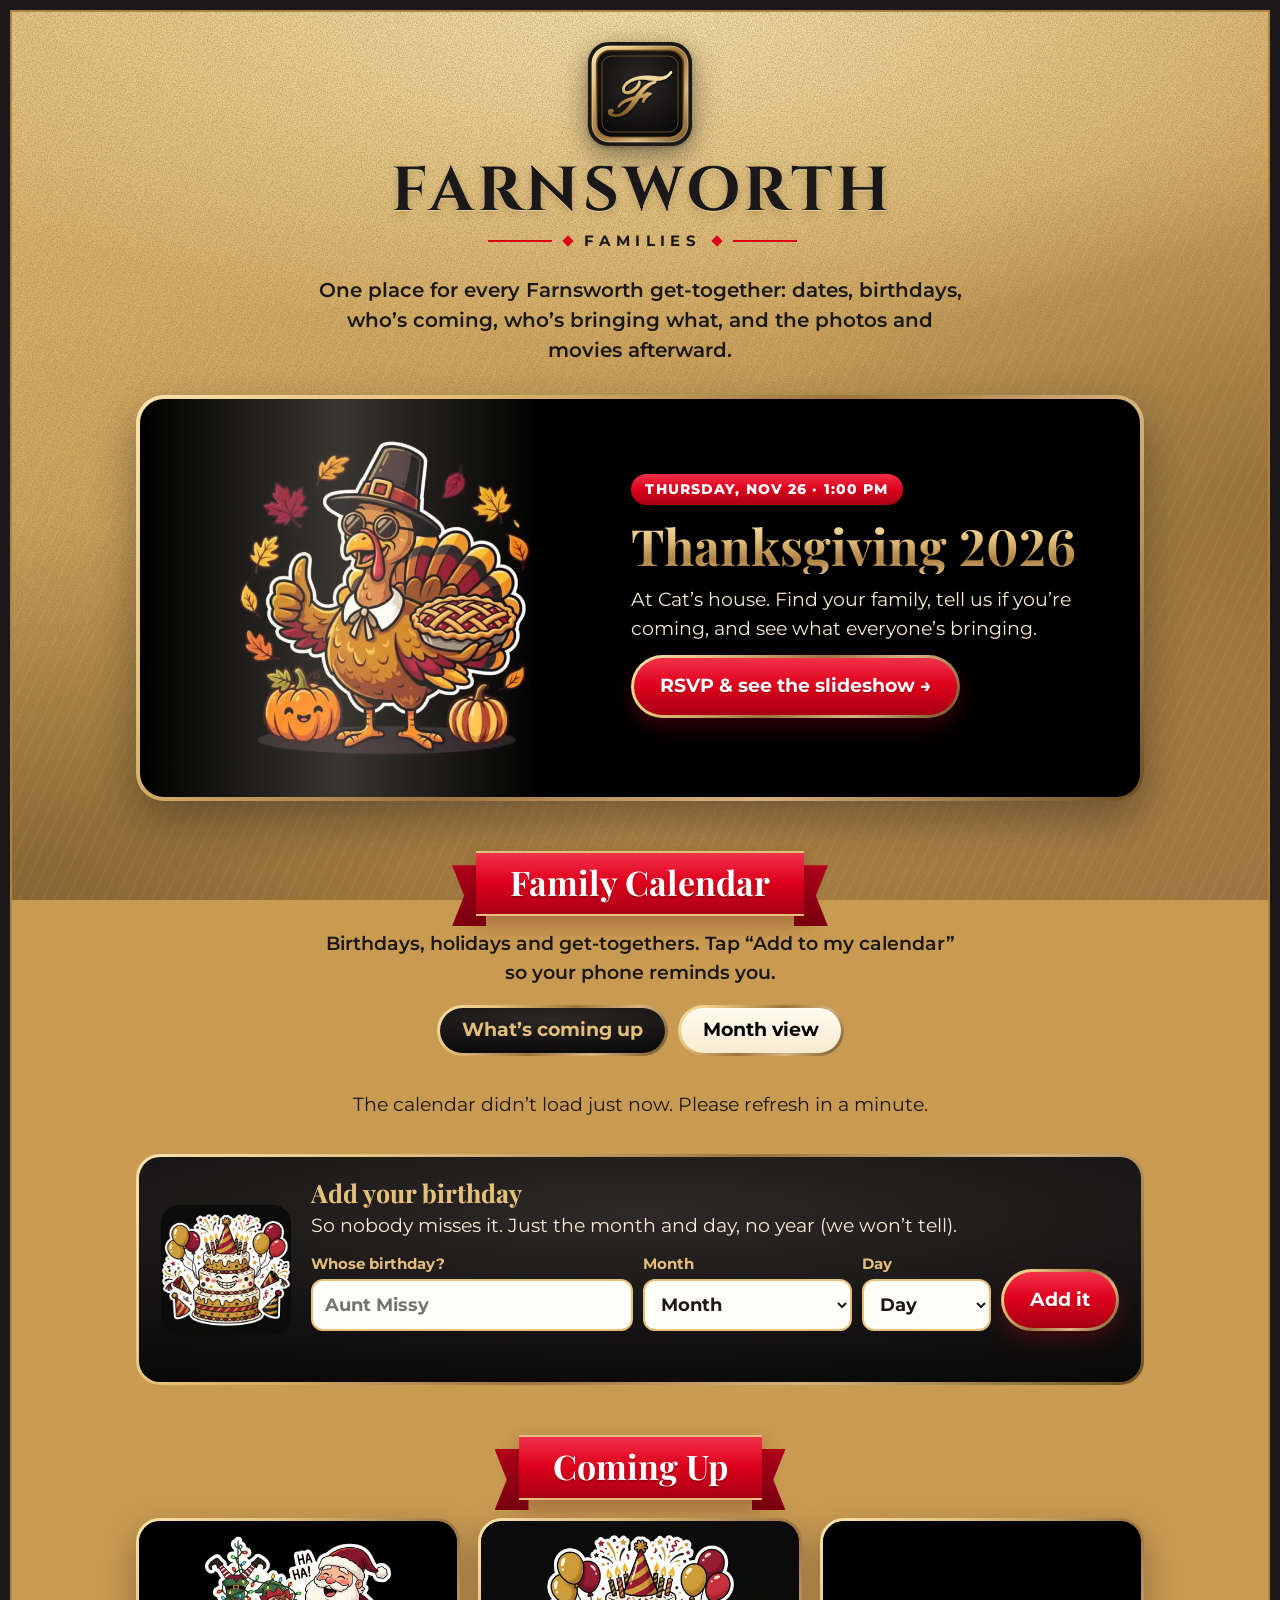
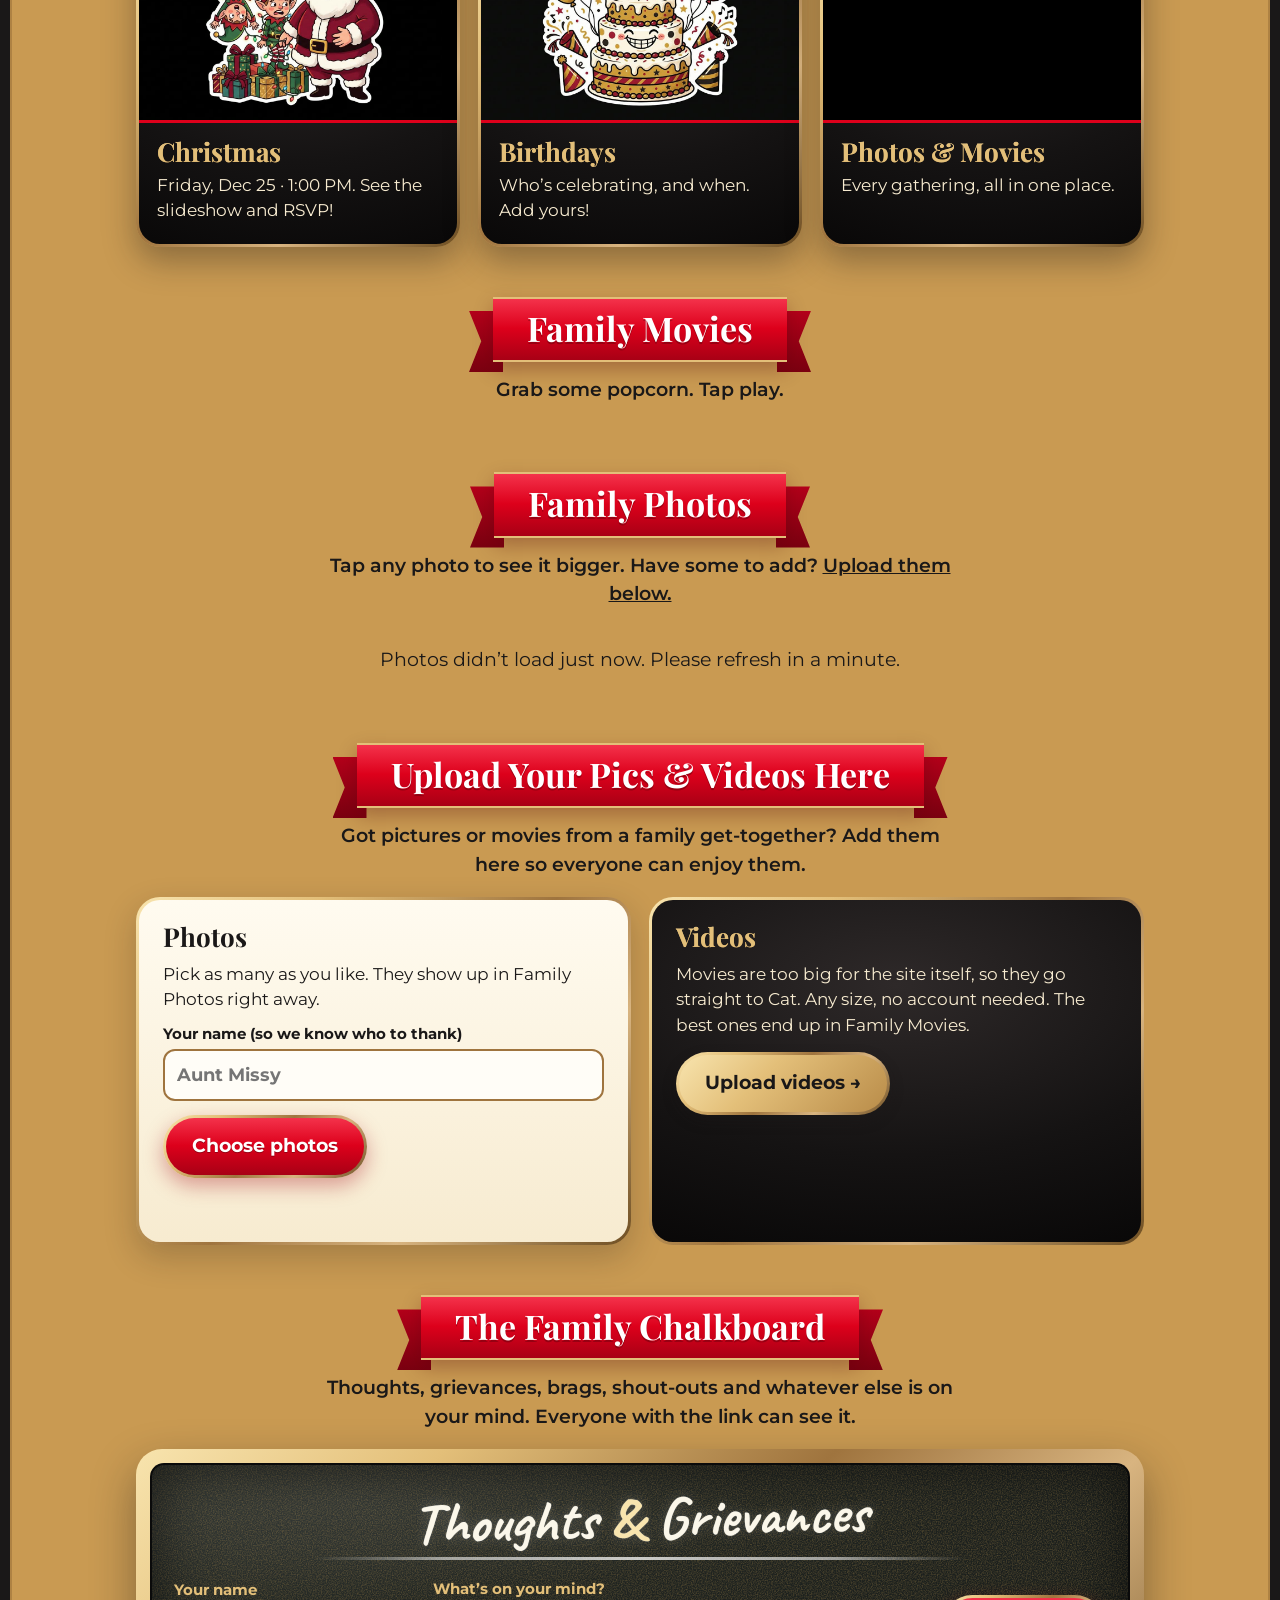
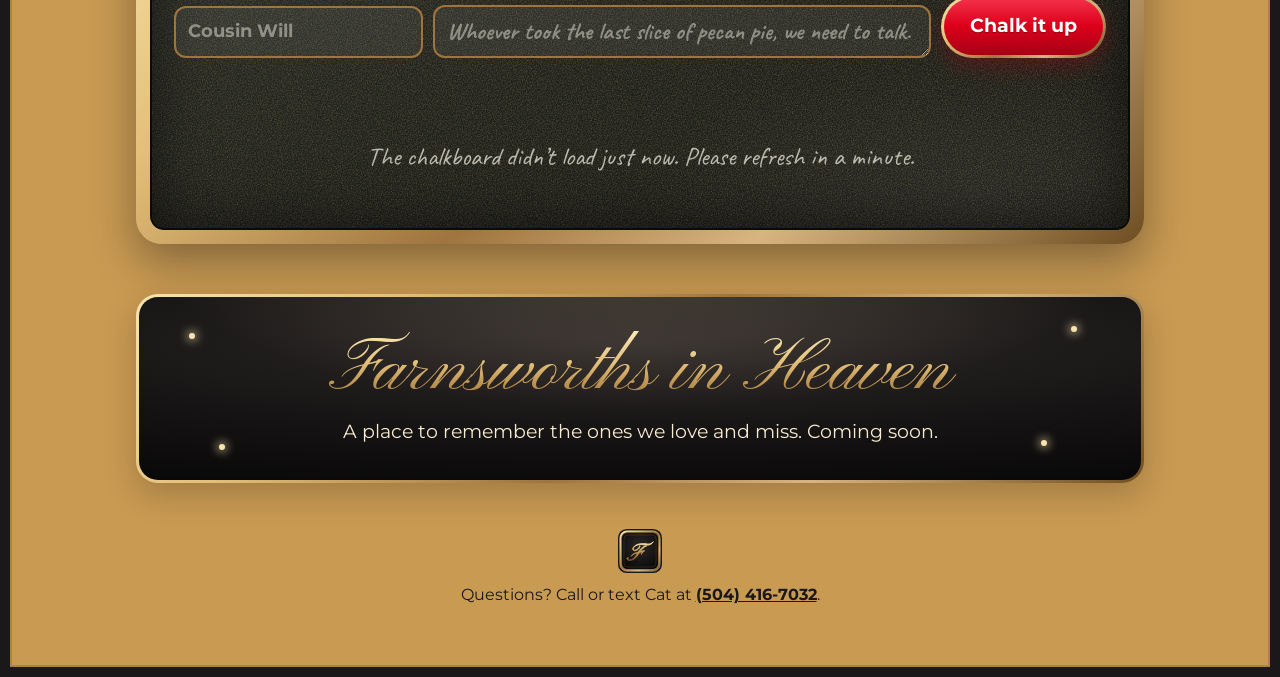
==== commit 78e179c2: "Video uploads: Dropbox file request link in config.js Co-Authored-By: Claude Fable 5.1 <noreply@anth" ====
--- a/index.html
+++ b/index.html
@@ -311,7 +311,7 @@
   </footer>
 </main>
 
-<script src="assets/config.js?v=4"></script>
+<script src="assets/config.js?v=5"></script>
 <script>
 (function () {
   'use strict';
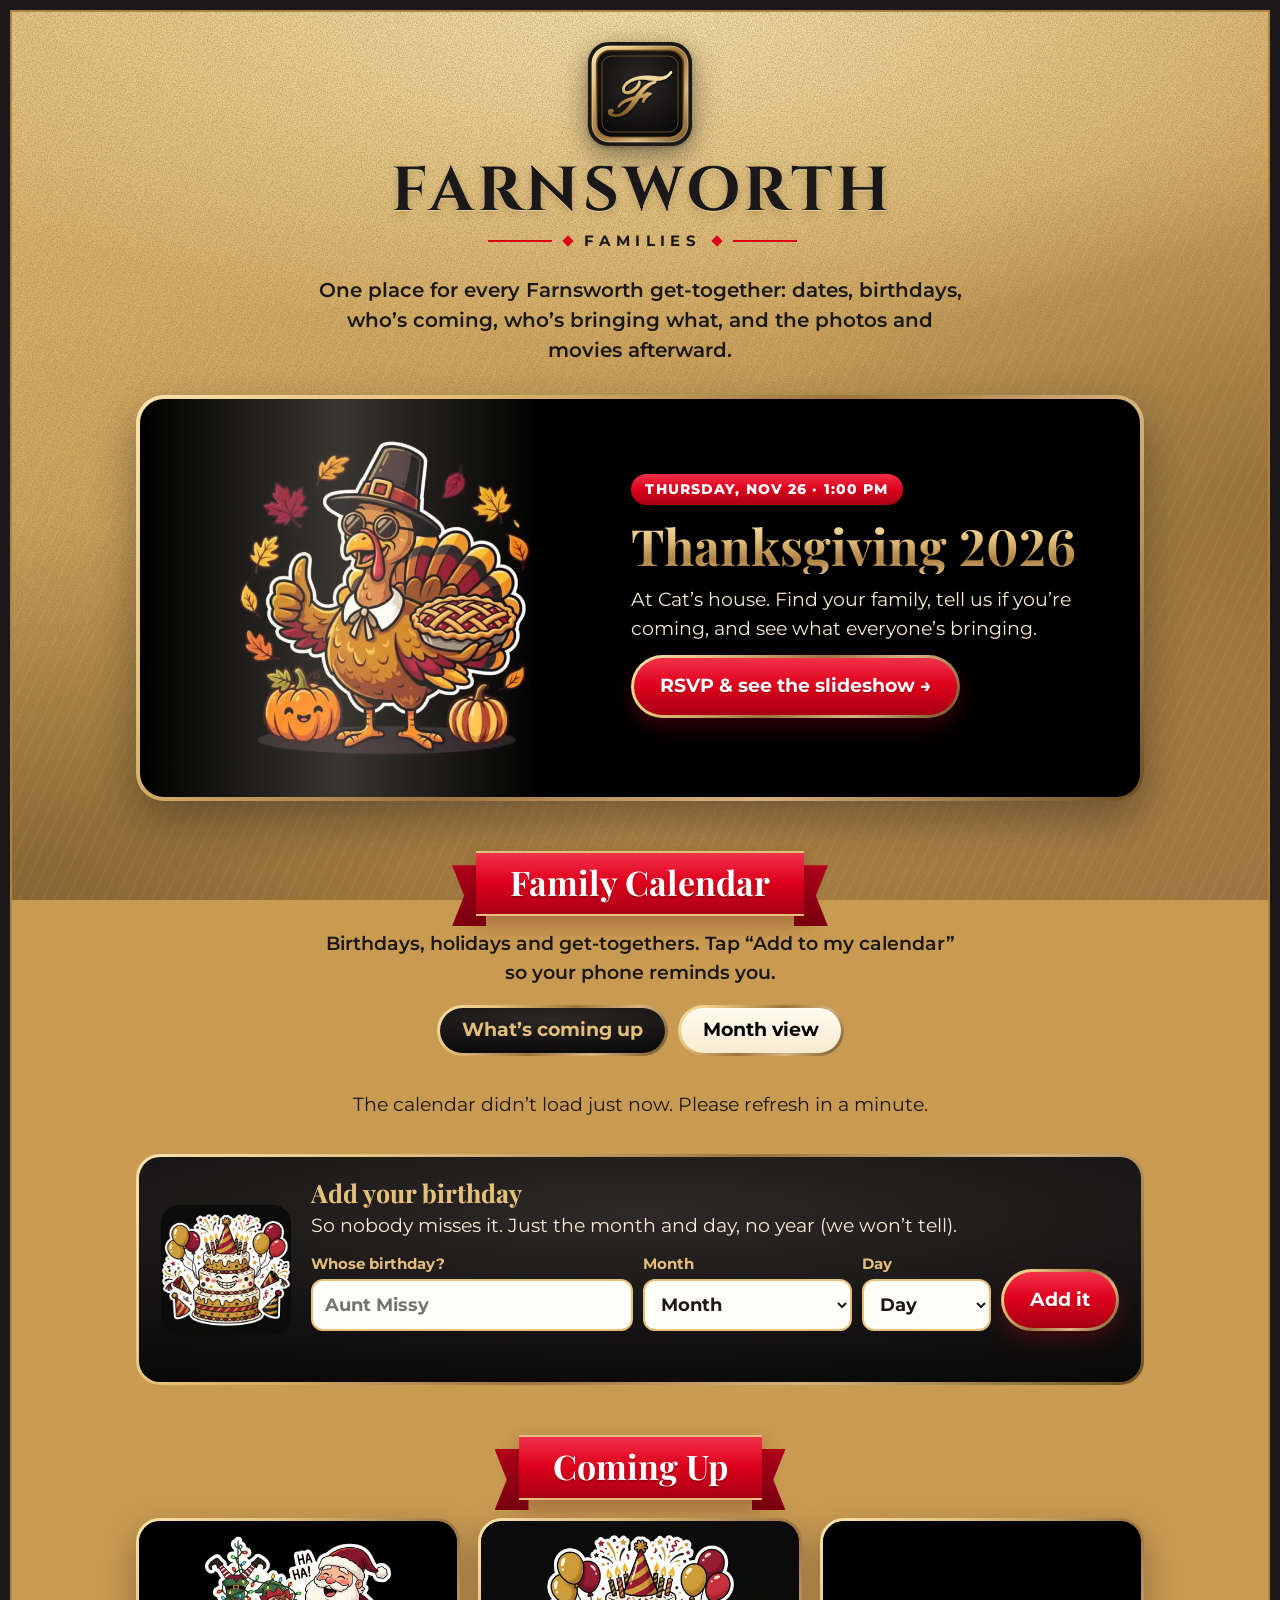
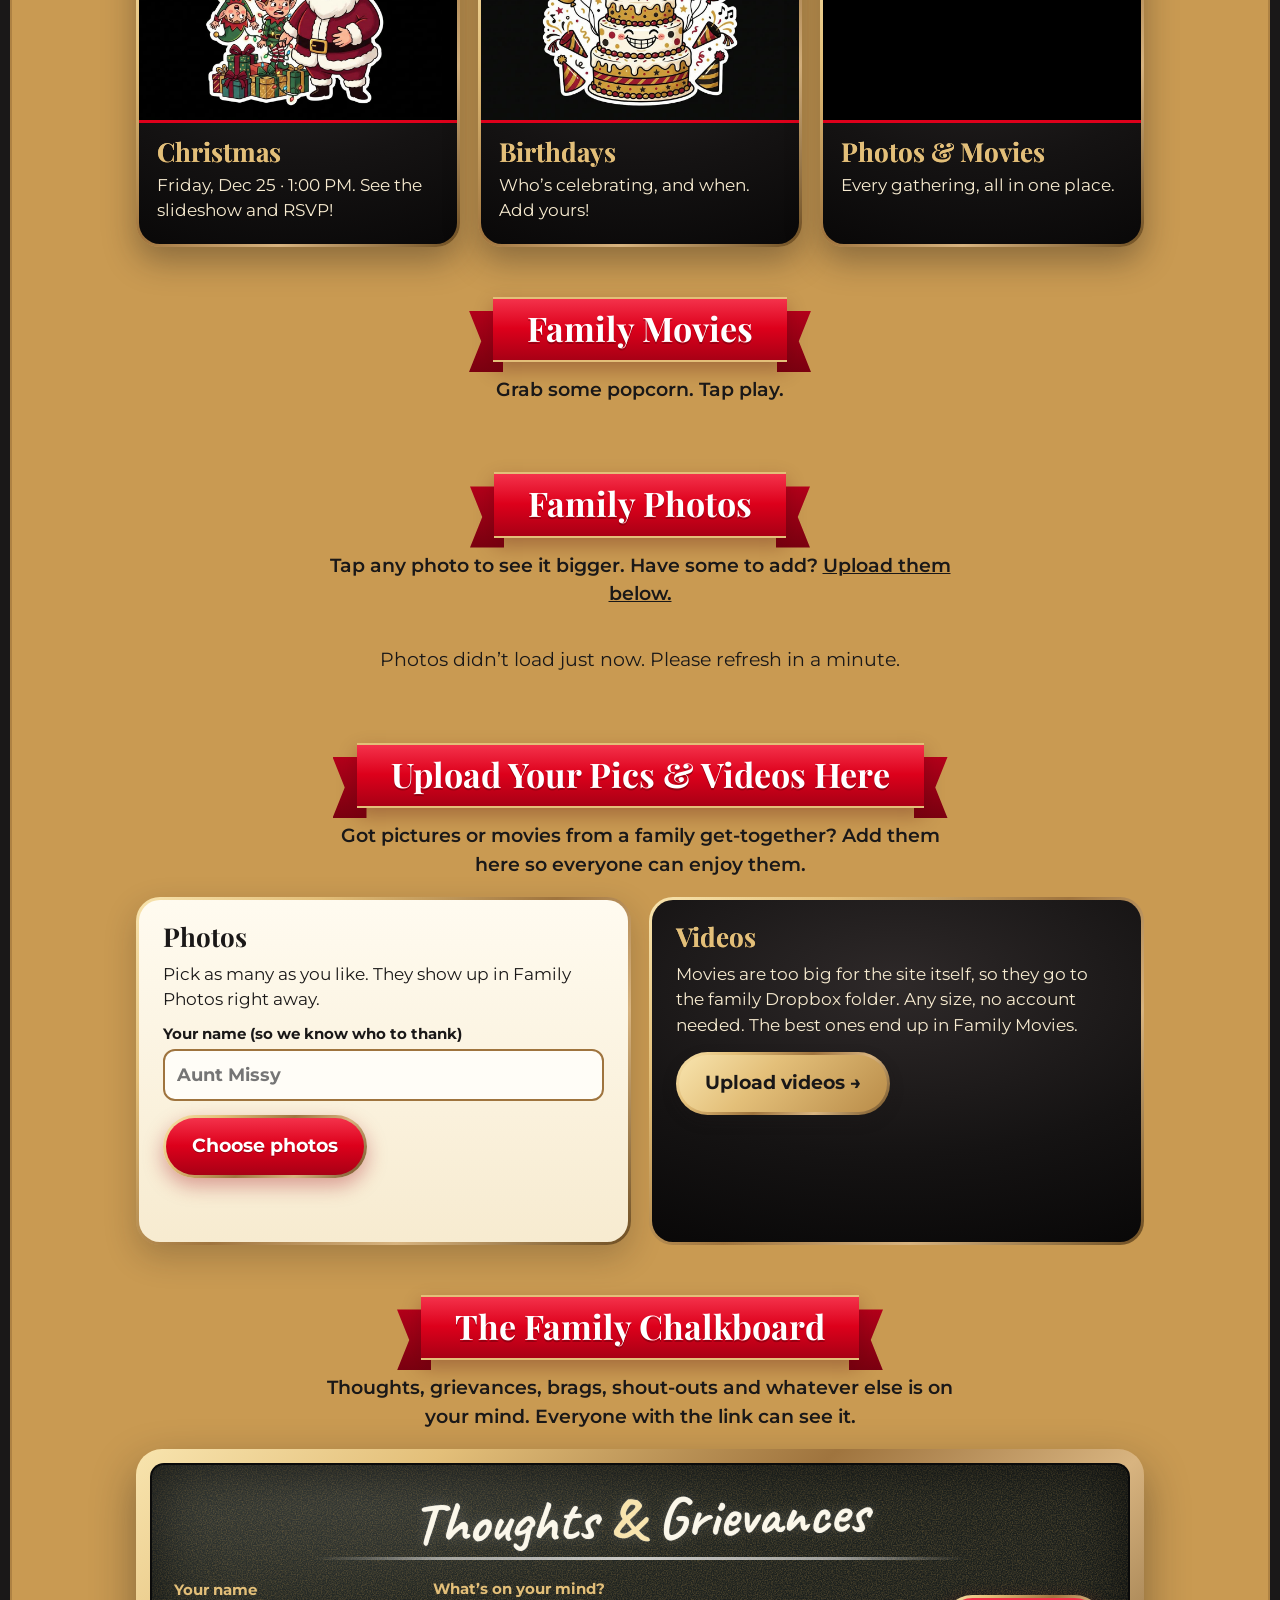
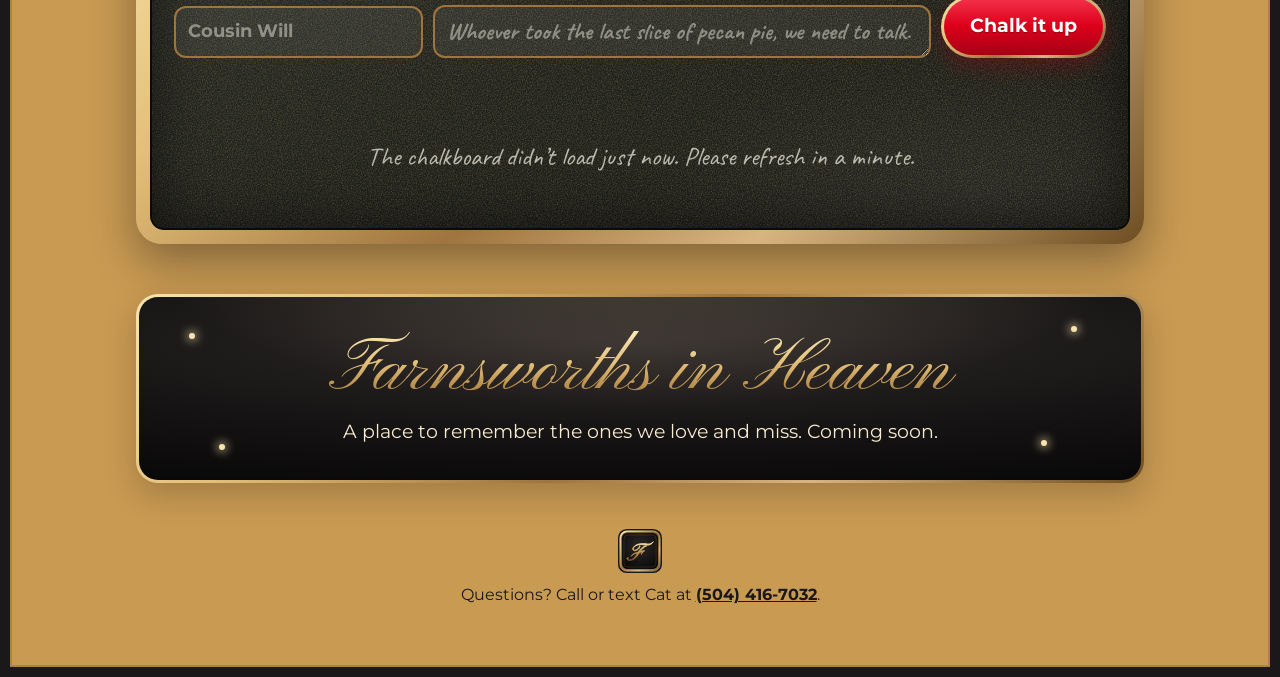
==== commit ce802dff: "Videos copy: goes to the family Dropbox folder Co-Authored-By: Claude Fable 5.1 <noreply@anthropic.c" ====
--- a/index.html
+++ b/index.html
@@ -267,7 +267,7 @@
     </div>
     <div class="up well" id="vidup" hidden>
       <h3 class="goldtext">Videos</h3>
-      <p>Movies are too big for the site itself, so they go straight to Cat. Any size, no account needed. The best ones end up in Family Movies.</p>
+      <p>Movies are too big for the site itself, so they go to the family Dropbox folder. Any size, no account needed. The best ones end up in Family Movies.</p>
       <a class="btn goldfill" id="vidlink" href="#" target="_blank" rel="noopener">Upload videos →</a>
     </div>
   </section>
